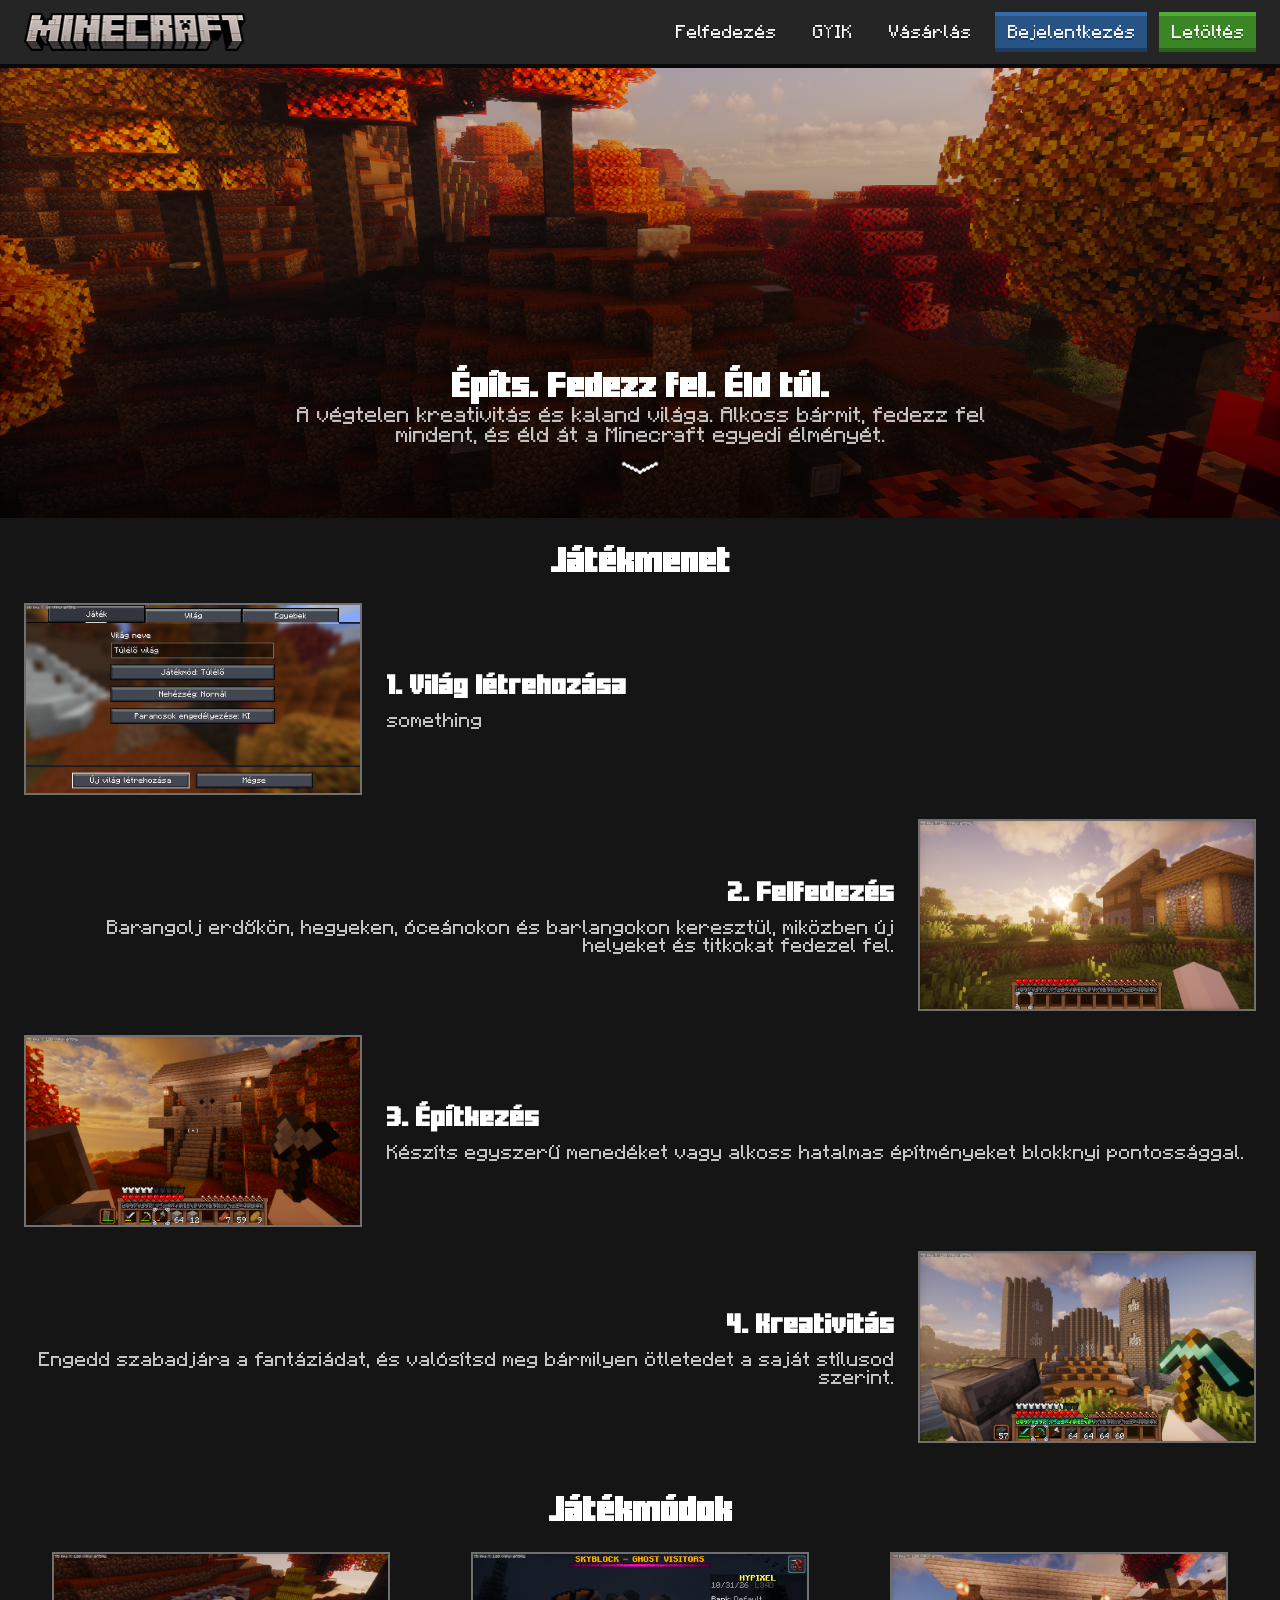
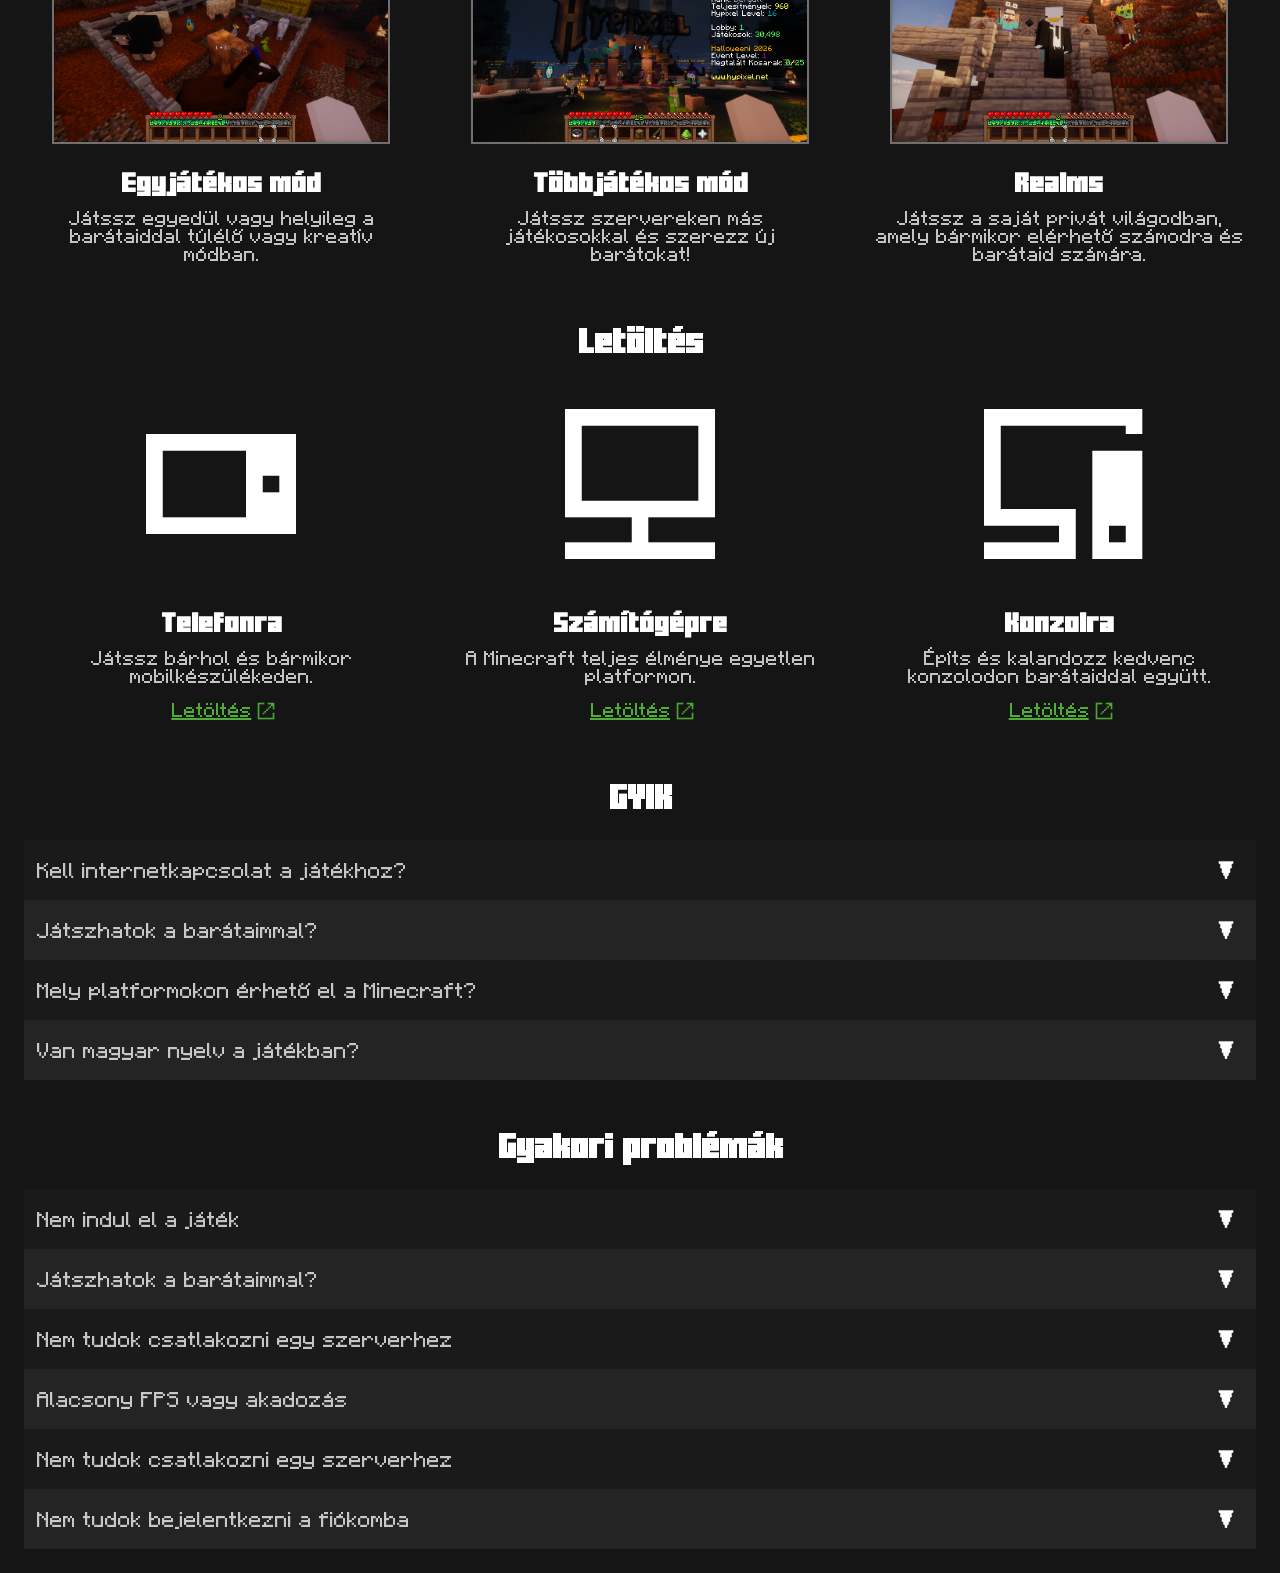
==== index.html @ b3ed24c3 "faq sections done" ====
<!DOCTYPE html>
<html lang="hu">
    <head>
        <meta charset="UTF-8" />
        <meta name="viewport" content="width=device-width, initial-scale=1.0" />
        <title>Minecraftory</title>
        <link rel="stylesheet" href="assets/styles/fonts.css">
        <link rel="stylesheet" href="assets/styles/components.css">
        <link rel="stylesheet" href="assets/styles/main.css">
    </head>
    <body>
        <nav id="navigation">
            <div class="nav-header">
                <img src="assets/images/logo.png" alt="Minecraft Logo" title="Minecraft Logo" class="brand-logo">
                <button title="Navigáció kinyitása/becsukása" class="btn menu-toggle" onclick="toggleNavigation(this)"><img src="assets/images/icons/menu.png" alt="Menü ikon"></button>
            </div>
            <div class="menu-contents">
                <a href="#" class="btn">Felfedezés</a>
                <a href="#" class="btn">GYIK</a>
                <a href="#" class="btn">Vásárlás</a>
                <a href="#" class="btn secondary">Bejelentkezés</a>
                <a href="#" class="btn primary">Letöltés</a>
            </div>
        </nav>
        <div class="hero">
            <div class="text">
                <h2>Építs. Fedezz fel. Éld túl.</h2>
                <p>A végtelen kreativitás és kaland világa. Alkoss bármit, fedezz fel mindent, és éld át a Minecraft egyedi élményét.</p>
            </div>
            <img src="assets/images/icons/scrolldown-suggestion.png" alt="Lefelé mutató nyíl" title="Lefelé mutató nyíl">
        </div>
        
        <h2 class="section-title">Játékmenet</h2>
        <div class="section type1">
            <div class="content">
                <img src="assets/images/section_1_1.png" alt="Világ létrehozása" title="Világ létrehozása" class="thumbnail">
                <div class="description">
                    <h3>1. Világ létrehozása</h3>
                    <p>something</p>
                </div>
            </div>
            <div class="content">
                <img src="assets/images/section_1_2.png" alt="Felfedezés" title="Felfedezés" class="thumbnail">
                <div class="description">
                    <h3>2. Felfedezés</h3>
                    <p>Barangolj erdőkön, hegyeken, óceánokon és barlangokon keresztül, miközben új helyeket és titkokat fedezel fel.</p>
                </div>
            </div>
            <div class="content">
                <img src="assets/images/section_1_3.png" alt="Építkezés" title="Építkezés" class="thumbnail">
                <div class="description">
                    <h3>3. Építkezés</h3>
                    <p>Készíts egyszerű menedéket vagy alkoss hatalmas építményeket blokknyi pontossággal.</p>
                </div>
            </div>
            <div class="content">
                <img src="assets/images/section_1_4.png" alt="Kreativitás" title="Kreativitás" class="thumbnail">
                <div class="description">
                    <h3>4. Kreativitás</h3>
                    <p>Engedd szabadjára a fantáziádat, és valósítsd meg bármilyen ötletedet a saját stílusod szerint.</p>
                </div>
            </div>
        </div>
        
        <h2 class="section-title">Játékmódok</h2>
        <div class="section type2">
            <div class="content">
                <img src="assets/images/section_2_1.png" alt="Egyjátékos mód" title="Egyjátékos mód" class="thumbnail">
                <div class="description">
                    <h3>Egyjátékos mód</h3>
                    <p>Játssz egyedül vagy helyileg a barátaiddal túlélő vagy kreatív módban.</p>
                </div>
            </div>
            <div class="content">
                <img src="assets/images/section_2_2.png" alt="Többjátékos mód" title="Többjátékos mód" class="thumbnail">
                <div class="description">
                    <h3>Többjátékos mód</h3>
                    <p>Játssz szervereken más játékosokkal és szerezz új barátokat!</p>
                </div>
            </div>
            <div class="content">
                <img src="assets/images/section_2_3.png" alt="Realms" title="Realms" class="thumbnail">
                <div class="description">
                    <h3>Realms</h3>
                    <p>Játssz a saját privát világodban, amely bármikor elérhető számodra és barátaid számára.</p>
                </div>
            </div>
        </div>

        <h2 class="section-title">Letöltés</h2>
        <div class="section type2 icons">
            <div class="content">
                <img src="assets/images/icons/phone.png" alt="Telefonra" title="Telefonra" class="thumbnail">
                <div class="description">
                    <h3>Telefonra</h3>
                    <p>Játssz bárhol és bármikor mobilkészülékeden.</p>
                    <a href="#">Letöltés</a>
                </div>
            </div>
            <div class="content">
                <img src="assets/images/icons/pc.png" alt="Számítógépre" title="Számítógépre" class="thumbnail">
                <div class="description">
                    <h3>Számítógépre</h3>
                    <p>A Minecraft teljes élménye egyetlen platformon.</p>
                    <a href="#">Letöltés</a>
                </div>
            </div>
            <div class="content">
                <img src="assets/images/icons/console.png" alt="Konzolra" title="Konzolra" class="thumbnail">
                <div class="description">
                    <h3>Konzolra</h3>
                    <p>Építs és kalandozz kedvenc konzolodon barátaiddal együtt.</p>
                    <a href="#">Letöltés</a>
                </div>
            </div>
        </div>

        <h2 class="section-title">GYIK</h2>
        <div class="faq">
            <div class="content" onclick="toggleFAQ(this)">
                <div class="question">
                    <p>Kell internetkapcsolat a játékhoz?</p>
                    <img src="assets/images/icons/arrow_down.png" alt="Kinyitás/becsukás">
                </div>
                <p class="answer">idk bro</p>
            </div>
            <div class="content" onclick="toggleFAQ(this)">
                <div class="question">
                    <p>Játszhatok a barátaimmal?</p>
                    <img src="assets/images/icons/arrow_down.png" alt="Kinyitás/becsukás">
                </div>
                <p class="answer">yes if you have any</p>
            </div>
            <div class="content" onclick="toggleFAQ(this)">
                <div class="question">
                    <p>Mely platformokon érhető el a Minecraft?</p>
                    <img src="assets/images/icons/arrow_down.png" alt="Kinyitás/becsukás">
                </div>
                <p class="answer">all of it</p>
            </div>
            <div class="content" onclick="toggleFAQ(this)">
                <div class="question">
                    <p>Van magyar nyelv a játékban?</p>
                    <img src="assets/images/icons/arrow_down.png" alt="Kinyitás/becsukás">
                </div>
                <p class="answer">go buy the game and find it out yourself</p>
            </div>
        </div>

        <h2 class="section-title">Gyakori problémák</h2>
        <div class="faq">
            <div class="content" onclick="toggleFAQ(this)">
                <div class="question">
                    <p>Nem indul el a játék</p>
                    <img src="assets/images/icons/arrow_down.png" alt="Kinyitás/becsukás">
                </div>
                <p class="answer">skill issue</p>
            </div>
            <div class="content" onclick="toggleFAQ(this)">
                <div class="question">
                    <p>Játszhatok a barátaimmal?</p>
                    <img src="assets/images/icons/arrow_down.png" alt="Kinyitás/becsukás">
                </div>
                <p class="answer">skill issue</p>
            </div>
            <div class="content" onclick="toggleFAQ(this)">
                <div class="question">
                    <p>Nem tudok csatlakozni egy szerverhez</p>
                    <img src="assets/images/icons/arrow_down.png" alt="Kinyitás/becsukás">
                </div>
                <p class="answer">skill issue</p>
            </div>
            <div class="content" onclick="toggleFAQ(this)">
                <div class="question">
                    <p>Alacsony FPS vagy akadozás</p>
                    <img src="assets/images/icons/arrow_down.png" alt="Kinyitás/becsukás">
                </div>
                <p class="answer">skill issue</p>
            </div>
            <div class="content" onclick="toggleFAQ(this)">
                <div class="question">
                    <p>Nem tudok csatlakozni egy szerverhez</p>
                    <img src="assets/images/icons/arrow_down.png" alt="Kinyitás/becsukás">
                </div>
                <p class="answer">skill issue</p>
            </div>
            <div class="content" onclick="toggleFAQ(this)">
                <div class="question">
                    <p>Nem tudok bejelentkezni a fiókomba</p>
                    <img src="assets/images/icons/arrow_down.png" alt="Kinyitás/becsukás">
                </div>
                <p class="answer">skill issue</p>
            </div>
        </div>

        <script src="assets/scripts/nav.js"></script>
        <script src="assets/scripts/faq.js"></script>
    </body>
</html>
---- assets/styles/fonts.css ----
@font-face {
    font-family: Minecraft7V2;
    src: url(../fonts/Minecraft7V2.ttf);
}
@font-face {
    font-family: Minecraftory;
    src: url(../fonts/Minercraftory.ttf);
}

* {
    font-family: 'Minecraft7V2', system-ui, -apple-system, BlinkMacSystemFont, 'Segoe UI', Roboto, Oxygen, Ubuntu, Cantarell, 'Open Sans', 'Helvetica Neue', sans-serif;
}

h1,h2,h3,h4,h5,h6 {
    font-family: 'Minecraftory', system-ui, -apple-system, BlinkMacSystemFont, 'Segoe UI', Roboto, Oxygen, Ubuntu, Cantarell, 'Open Sans', 'Helvetica Neue', sans-serif;
}

h1,h2,h3,h4,h5,h6,p {
    margin: 0;
}
---- assets/styles/components.css ----
button.btn, a.btn {
    all: unset;

    background-color: transparent;
    color: #fff;
    border-top: 4px solid transparent;
    border-bottom: 4px solid transparent;

    cursor: pointer;

    display: flex;
    flex-direction: row;
    justify-content: center;
    align-items: center;
    gap: 6px;
    padding: 2px 12px;

    height: 28px;

    font-size: 18px;
    line-height: 1;

    text-shadow: 0 1.5px 0 rgba(0,0,0,0.25);

    &:hover, &:focus {
        filter: brightness(0.75);
    }

    &:active:not(:disabled) {
        filter: brightness(1);
        transform: translateY(3px);
    }

    &:disabled {
        filter: brightness(0.5);
        cursor: not-allowed;
    }

    &.primary {
        background-color: #3C8527;
        border-top: 4px solid #4EAE33;
        border-bottom: 4px solid #2A5F1C;
    }

    &.secondary {
        background-color: #275385;
        border-top: 4px solid #336CAE;
        border-bottom: 4px solid #1C3B5F;
    }

    &.tertiary {
        background-color: #854027;
        border-top: 4px solid #AE5433;
        border-bottom: 4px solid #5F2E1C;
    }
}

a:not(.btn) {
    color: #4EAE33;
    text-decoration: underline;

    &::after {
        content: '';

        width: 1em;
        height: 1em;
        
        display: inline-block;

        transform: translateY(0.2em) translateX(0.25em);
        
        background-color: currentColor;
        mask: url(../images/icons/external_link.png) center / contain no-repeat;
    }

    &:hover, &:focus {
        filter: brightness(0.75);
    }

    &:active {
        filter: brightness(1);
    }
}
---- assets/styles/main.css ----
* {
    box-sizing: border-box;
    color: #fff;
}

body {
    width: 100vw;
    height: 100vh;
    height: 100dvh;

    display: flex;
    flex-direction: column;
    align-items: center;
    
    margin: 0;
    padding: 0;

    background-color: #151515;
}

nav {
    width: 100%;
    height: 75px;

    display: flex;
    flex-direction: row;
    align-items: center;
    gap: 12px;
    padding: 12px 24px;

    background-color: #252525;

    border-bottom: 4px solid #090909;

    .nav-header {
        display: flex;
        flex-direction: row;
        align-items: center;
        gap: 12px;

        width: 100%;

        .brand-logo {
            width: 222px;
            height: 38px;
            object-fit: contain;
        }
    
        .menu-toggle {
            display: none;
    
            margin-left: auto;
        }
    }

    .menu-contents {
        width: 100%;

        display: flex;
        flex-direction: row;
        justify-content: flex-end;
        align-items: center;
        gap: 12px;
    }
}

@keyframes pulse {
    0% {
        filter: brightness(1);
    }

    50% {
        filter: brightness(0.5);
    }

    100% {
        filter: brightness(1);
    }
}

@media (max-width: 868px) {
    nav>.nav-header {
        .menu-toggle {
            display: unset;
        }
    }

    nav {
        .menu-contents {
            display: none;
        }
    }

    nav.expanded {
        flex-direction: column;

        height: unset;

        .menu-contents {
            display: unset;

            flex-direction: column;
            align-items: stretch;
        }

        .nav-header {
            .menu-toggle {
                animation: pulse 1.5s ease-in-out 0s infinite;
            }
        }
    }
}

div.hero {
    width: 100%;
    min-height: 450px;

    display: flex;
    flex-direction: column;
    justify-content: flex-end;
    align-items: center;
    padding: 24px;

    background: linear-gradient(to bottom, rgba(0,0,0,0), rgba(0,0,0,.75)), url(../images/background.png);
    background-position: center;
    background-size: cover;

    .text {
        max-width: 720px;

        text-align: center;

        p {
            font-size: 22px;
            opacity: 0.75;
        }
    }

    img {
        animation: pulse 2s ease-in-out 0s infinite;
    }
}

h2.section-title {
    margin-top: 24px;
}

div.section {
    width: 100%;

    display: flex;
    flex-direction: column;
    justify-content: center;
    align-items: center;
    gap: 24px;
    padding: 24px;

    div.content {
        display: flex;
        flex-direction: row;
        align-items: center;
        gap: 12px;

        width: 100%;

        &:nth-child(even) {
            flex-direction: row-reverse;
            text-align: right;
        }

        img.thumbnail {
            width: 338px;
            height: 192px;

            border: 2px solid #707070;
        }

        div.description {
            display: flex;
            flex-direction: column;
            gap: 12px;
            padding: 12px;

            p {
                opacity: 0.75;
            }

            a, p {
                font-size: 20px;
            }
        }
    }

    &.type2 {
        flex-direction: row;
        align-items: start;

        div.content {
            flex-direction: column;
    
            div.description {
                justify-content: center;
                align-items: center;
                text-align: center;
            }
        }
    }

    &.icons {
        div.content>img.thumbnail {
            width: 200px !important;
            height: 200px !important;
            border: none;
        }
    }
}

@media (max-width: 768px) {
    div.section {
        &.type2 {
            flex-direction: column;
        }

        div.content {
            flex-direction: column !important;
        }

        &:not(.type2) {
            div.content {
                text-align: left !important;
        
                img.thumbnail {
                    width: 100%;
                    height: unset;
                    aspect-ratio: 338 / 192;
                }
            }
        }
    }
}

@media (max-width: 1068px) {
    div.section {
        &.type2 {
            flex-direction: column;

            div.content>img.thumbnail {
                width: 100%;
                height: unset;
                aspect-ratio: 338 / 192;
            }
        }
    }
}

div.faq {
    width: 100%;

    display: flex;
    flex-direction: column;
    justify-content: center;
    align-items: center;
    padding: 24px;

    div.content {
        width: 100%;

        display: flex;
        flex-direction: column;
        align-items: center;
        gap: 12px;
        padding: 12px;

        background-color: #1A1A1A;

        cursor: pointer;

        &:nth-child(even) {
            background-color: #242424;
        }

        &:hover {
            filter: brightness(1.25);
        }

        &.expanded {
            div.question>img {
                transform: rotate(180deg);
            }

            p.answer {
                display: unset !important;
            }
        }

        div.question {
            width: 100%;

            display: flex;
            justify-content: space-between;
            align-items: center;

            p {
                font-size: 22px;

                opacity: 0.75;
            }

            img {
                width: 36px;
                height: 36px;
            }
        }

        p.answer {
            width: 100%;

            font-size: 20px;

            display: none;
        }
    }
}
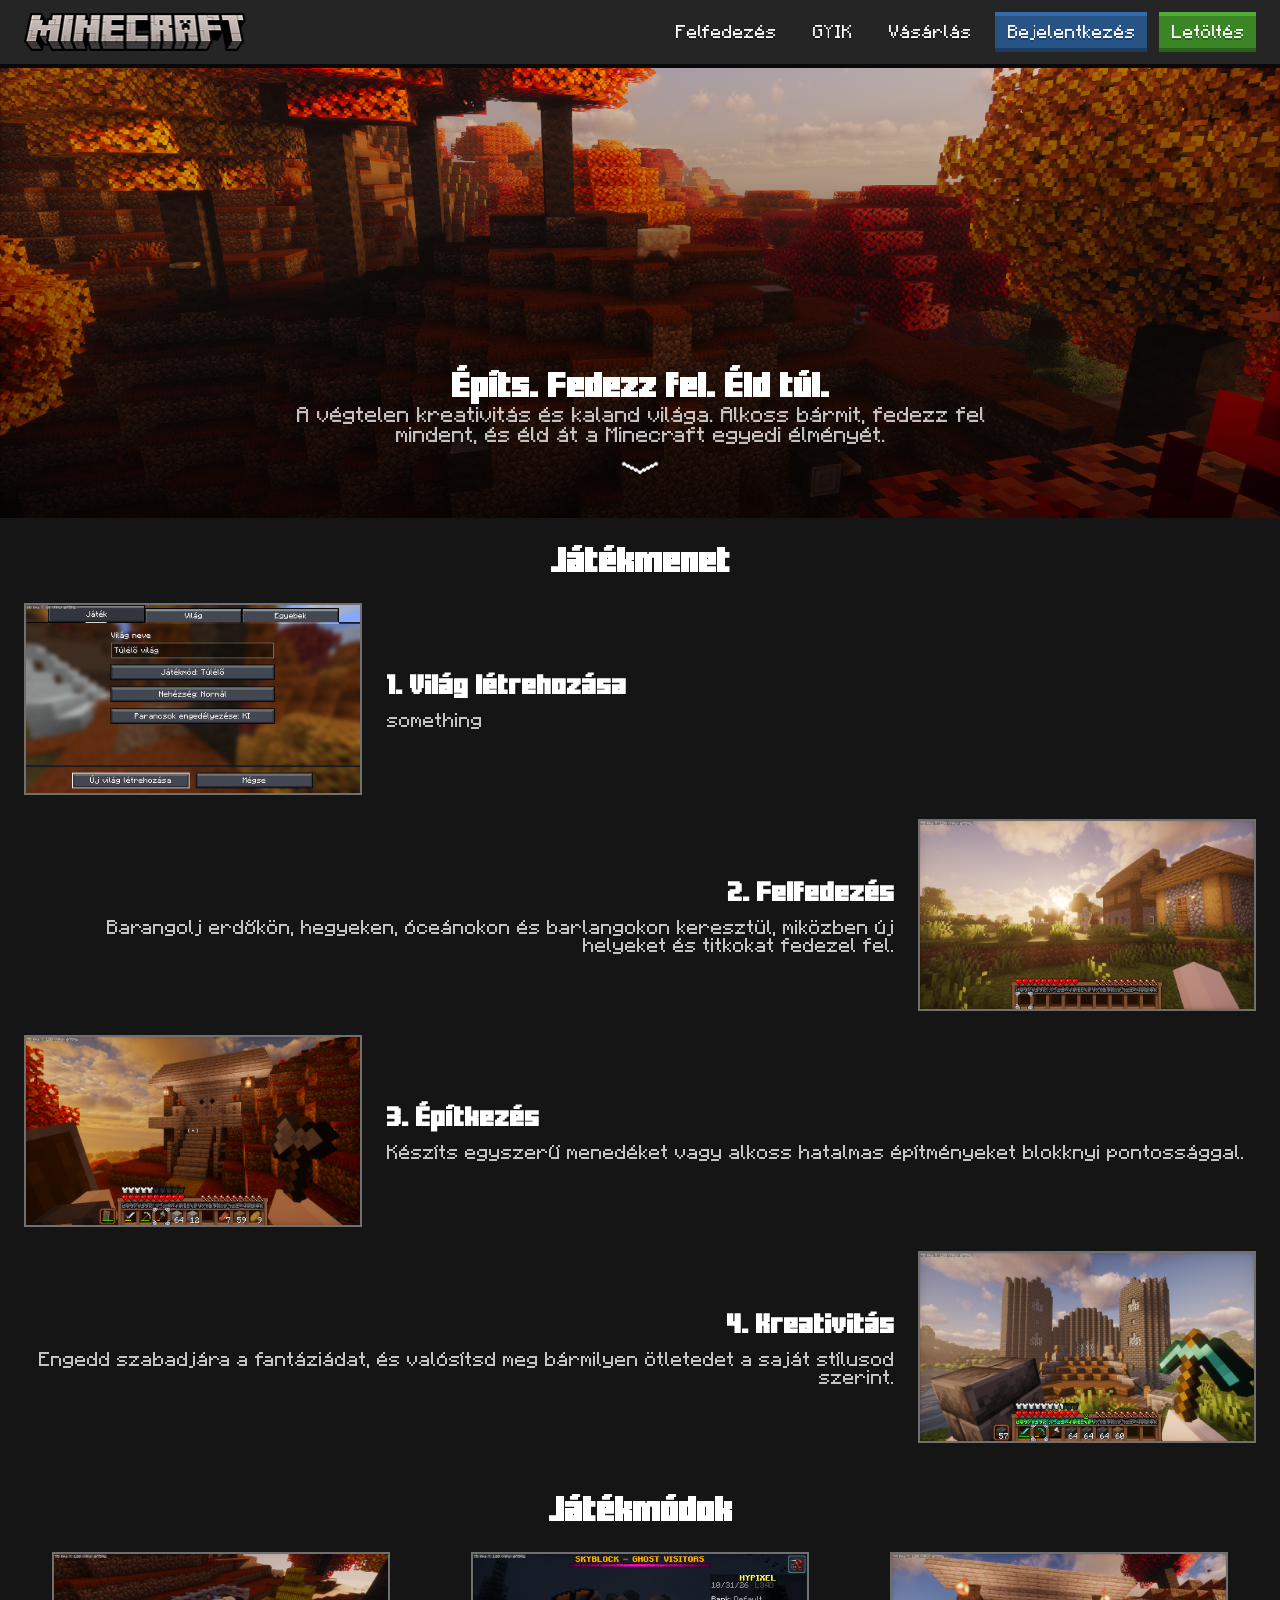
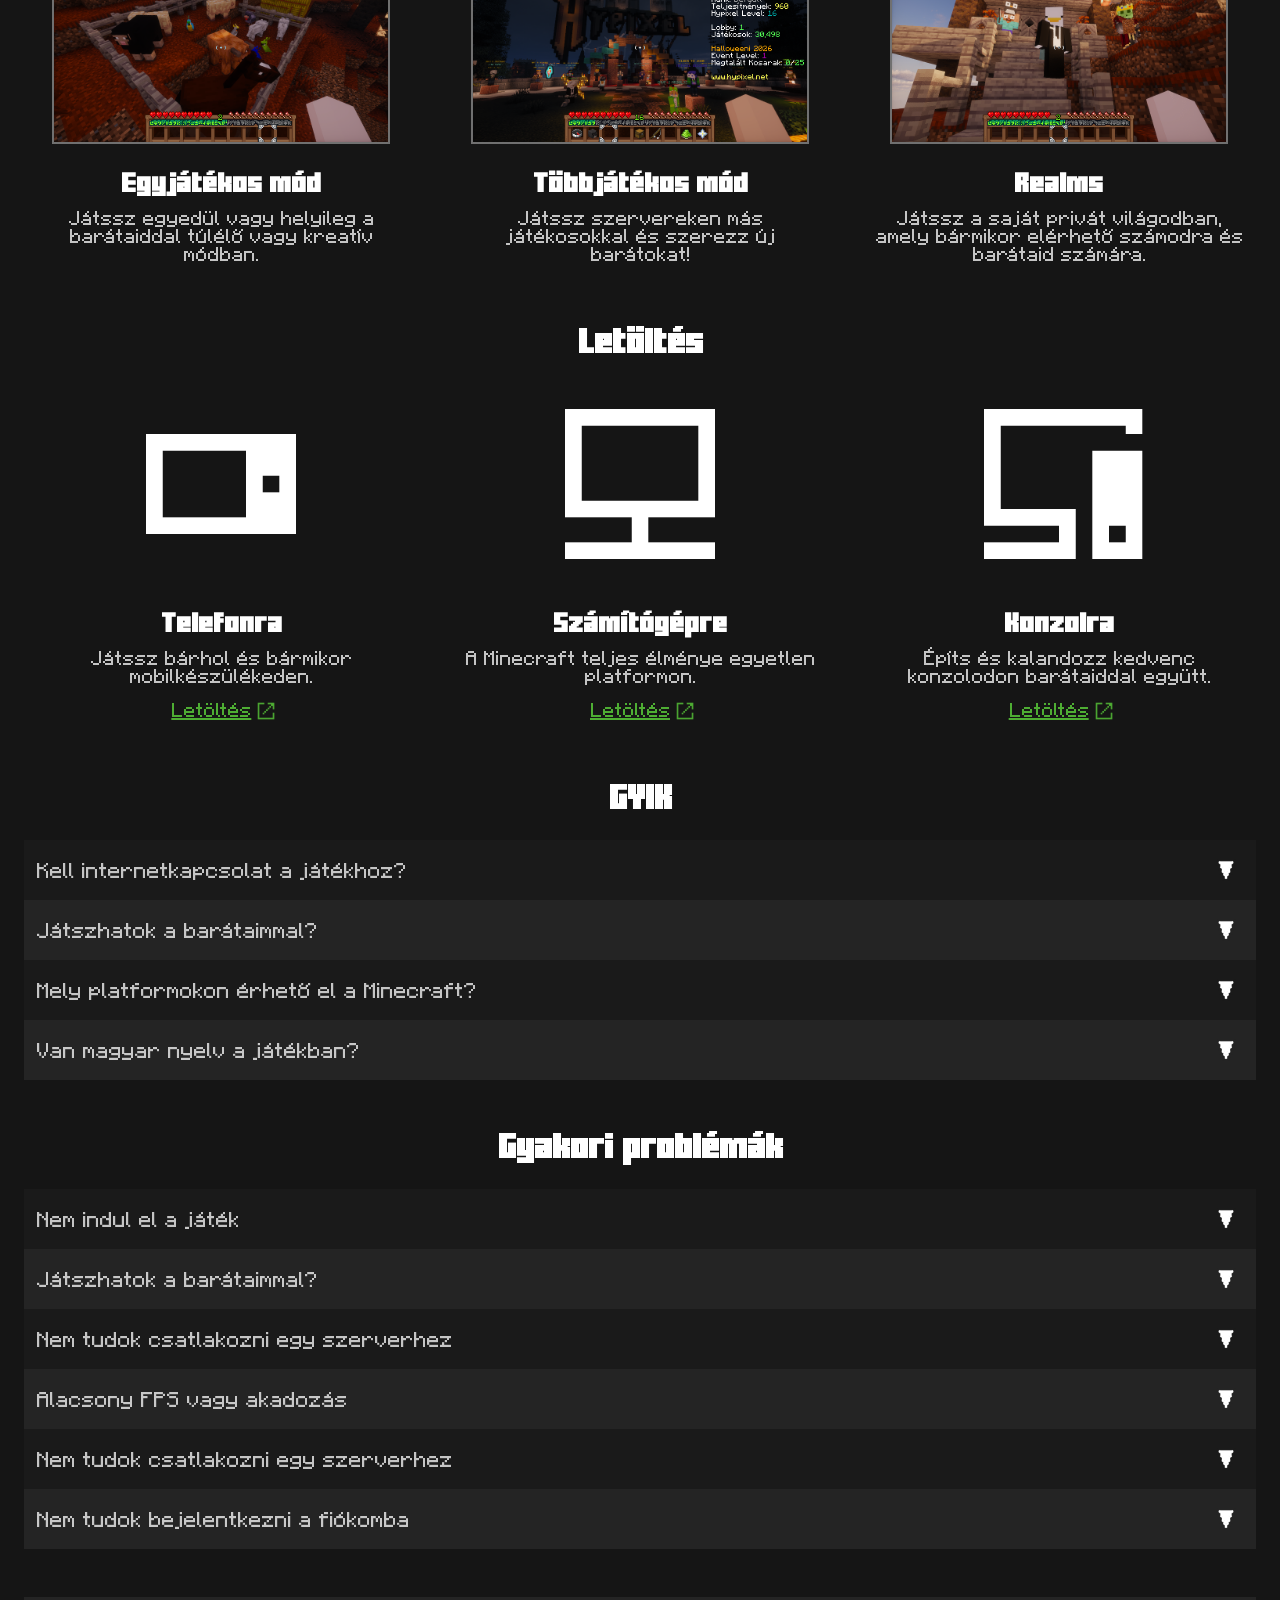
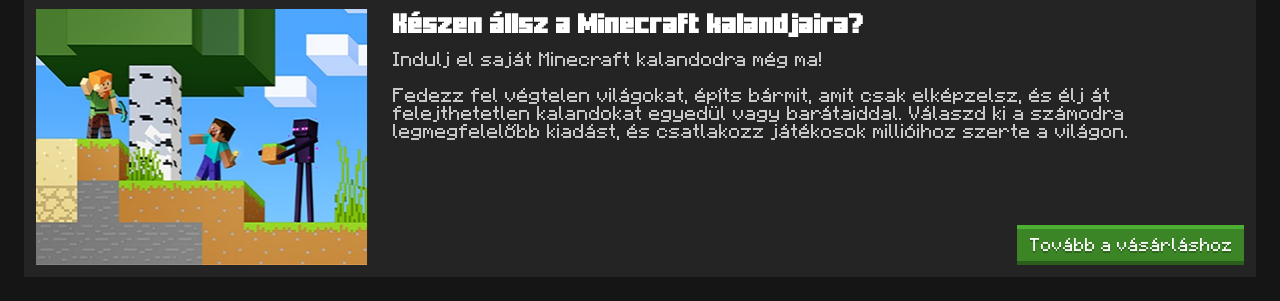
==== commit 7f65f303: "buy card done" ====
--- a/index.html
+++ b/index.html
@@ -1,199 +1,222 @@
 <!DOCTYPE html>
 <html lang="hu">
-    <head>
-        <meta charset="UTF-8" />
-        <meta name="viewport" content="width=device-width, initial-scale=1.0" />
-        <title>Minecraftory</title>
-        <link rel="stylesheet" href="assets/styles/fonts.css">
-        <link rel="stylesheet" href="assets/styles/components.css">
-        <link rel="stylesheet" href="assets/styles/main.css">
-    </head>
-    <body>
-        <nav id="navigation">
-            <div class="nav-header">
-                <img src="assets/images/logo.png" alt="Minecraft Logo" title="Minecraft Logo" class="brand-logo">
-                <button title="Navigáció kinyitása/becsukása" class="btn menu-toggle" onclick="toggleNavigation(this)"><img src="assets/images/icons/menu.png" alt="Menü ikon"></button>
-            </div>
-            <div class="menu-contents">
-                <a href="#" class="btn">Felfedezés</a>
-                <a href="#" class="btn">GYIK</a>
-                <a href="#" class="btn">Vásárlás</a>
-                <a href="#" class="btn secondary">Bejelentkezés</a>
-                <a href="#" class="btn primary">Letöltés</a>
-            </div>
-        </nav>
-        <div class="hero">
-            <div class="text">
-                <h2>Építs. Fedezz fel. Éld túl.</h2>
-                <p>A végtelen kreativitás és kaland világa. Alkoss bármit, fedezz fel mindent, és éld át a Minecraft egyedi élményét.</p>
-            </div>
-            <img src="assets/images/icons/scrolldown-suggestion.png" alt="Lefelé mutató nyíl" title="Lefelé mutató nyíl">
-        </div>
-        
-        <h2 class="section-title">Játékmenet</h2>
-        <div class="section type1">
-            <div class="content">
-                <img src="assets/images/section_1_1.png" alt="Világ létrehozása" title="Világ létrehozása" class="thumbnail">
-                <div class="description">
-                    <h3>1. Világ létrehozása</h3>
-                    <p>something</p>
-                </div>
-            </div>
-            <div class="content">
-                <img src="assets/images/section_1_2.png" alt="Felfedezés" title="Felfedezés" class="thumbnail">
-                <div class="description">
-                    <h3>2. Felfedezés</h3>
-                    <p>Barangolj erdőkön, hegyeken, óceánokon és barlangokon keresztül, miközben új helyeket és titkokat fedezel fel.</p>
-                </div>
-            </div>
-            <div class="content">
-                <img src="assets/images/section_1_3.png" alt="Építkezés" title="Építkezés" class="thumbnail">
-                <div class="description">
-                    <h3>3. Építkezés</h3>
-                    <p>Készíts egyszerű menedéket vagy alkoss hatalmas építményeket blokknyi pontossággal.</p>
-                </div>
-            </div>
-            <div class="content">
-                <img src="assets/images/section_1_4.png" alt="Kreativitás" title="Kreativitás" class="thumbnail">
-                <div class="description">
-                    <h3>4. Kreativitás</h3>
-                    <p>Engedd szabadjára a fantáziádat, és valósítsd meg bármilyen ötletedet a saját stílusod szerint.</p>
-                </div>
-            </div>
-        </div>
-        
-        <h2 class="section-title">Játékmódok</h2>
-        <div class="section type2">
-            <div class="content">
-                <img src="assets/images/section_2_1.png" alt="Egyjátékos mód" title="Egyjátékos mód" class="thumbnail">
-                <div class="description">
-                    <h3>Egyjátékos mód</h3>
-                    <p>Játssz egyedül vagy helyileg a barátaiddal túlélő vagy kreatív módban.</p>
-                </div>
-            </div>
-            <div class="content">
-                <img src="assets/images/section_2_2.png" alt="Többjátékos mód" title="Többjátékos mód" class="thumbnail">
-                <div class="description">
-                    <h3>Többjátékos mód</h3>
-                    <p>Játssz szervereken más játékosokkal és szerezz új barátokat!</p>
-                </div>
-            </div>
-            <div class="content">
-                <img src="assets/images/section_2_3.png" alt="Realms" title="Realms" class="thumbnail">
-                <div class="description">
-                    <h3>Realms</h3>
-                    <p>Játssz a saját privát világodban, amely bármikor elérhető számodra és barátaid számára.</p>
-                </div>
-            </div>
-        </div>
-
-        <h2 class="section-title">Letöltés</h2>
-        <div class="section type2 icons">
-            <div class="content">
-                <img src="assets/images/icons/phone.png" alt="Telefonra" title="Telefonra" class="thumbnail">
-                <div class="description">
-                    <h3>Telefonra</h3>
-                    <p>Játssz bárhol és bármikor mobilkészülékeden.</p>
-                    <a href="#">Letöltés</a>
-                </div>
-            </div>
-            <div class="content">
-                <img src="assets/images/icons/pc.png" alt="Számítógépre" title="Számítógépre" class="thumbnail">
-                <div class="description">
-                    <h3>Számítógépre</h3>
-                    <p>A Minecraft teljes élménye egyetlen platformon.</p>
-                    <a href="#">Letöltés</a>
-                </div>
-            </div>
-            <div class="content">
-                <img src="assets/images/icons/console.png" alt="Konzolra" title="Konzolra" class="thumbnail">
-                <div class="description">
-                    <h3>Konzolra</h3>
-                    <p>Építs és kalandozz kedvenc konzolodon barátaiddal együtt.</p>
-                    <a href="#">Letöltés</a>
-                </div>
-            </div>
-        </div>
-
-        <h2 class="section-title">GYIK</h2>
-        <div class="faq">
-            <div class="content" onclick="toggleFAQ(this)">
-                <div class="question">
-                    <p>Kell internetkapcsolat a játékhoz?</p>
-                    <img src="assets/images/icons/arrow_down.png" alt="Kinyitás/becsukás">
-                </div>
-                <p class="answer">idk bro</p>
-            </div>
-            <div class="content" onclick="toggleFAQ(this)">
-                <div class="question">
-                    <p>Játszhatok a barátaimmal?</p>
-                    <img src="assets/images/icons/arrow_down.png" alt="Kinyitás/becsukás">
-                </div>
-                <p class="answer">yes if you have any</p>
-            </div>
-            <div class="content" onclick="toggleFAQ(this)">
-                <div class="question">
-                    <p>Mely platformokon érhető el a Minecraft?</p>
-                    <img src="assets/images/icons/arrow_down.png" alt="Kinyitás/becsukás">
-                </div>
-                <p class="answer">all of it</p>
-            </div>
-            <div class="content" onclick="toggleFAQ(this)">
-                <div class="question">
-                    <p>Van magyar nyelv a játékban?</p>
-                    <img src="assets/images/icons/arrow_down.png" alt="Kinyitás/becsukás">
-                </div>
-                <p class="answer">go buy the game and find it out yourself</p>
-            </div>
-        </div>
-
-        <h2 class="section-title">Gyakori problémák</h2>
-        <div class="faq">
-            <div class="content" onclick="toggleFAQ(this)">
-                <div class="question">
-                    <p>Nem indul el a játék</p>
-                    <img src="assets/images/icons/arrow_down.png" alt="Kinyitás/becsukás">
-                </div>
-                <p class="answer">skill issue</p>
-            </div>
-            <div class="content" onclick="toggleFAQ(this)">
-                <div class="question">
-                    <p>Játszhatok a barátaimmal?</p>
-                    <img src="assets/images/icons/arrow_down.png" alt="Kinyitás/becsukás">
-                </div>
-                <p class="answer">skill issue</p>
-            </div>
-            <div class="content" onclick="toggleFAQ(this)">
-                <div class="question">
-                    <p>Nem tudok csatlakozni egy szerverhez</p>
-                    <img src="assets/images/icons/arrow_down.png" alt="Kinyitás/becsukás">
-                </div>
-                <p class="answer">skill issue</p>
-            </div>
-            <div class="content" onclick="toggleFAQ(this)">
-                <div class="question">
-                    <p>Alacsony FPS vagy akadozás</p>
-                    <img src="assets/images/icons/arrow_down.png" alt="Kinyitás/becsukás">
-                </div>
-                <p class="answer">skill issue</p>
-            </div>
-            <div class="content" onclick="toggleFAQ(this)">
-                <div class="question">
-                    <p>Nem tudok csatlakozni egy szerverhez</p>
-                    <img src="assets/images/icons/arrow_down.png" alt="Kinyitás/becsukás">
-                </div>
-                <p class="answer">skill issue</p>
-            </div>
-            <div class="content" onclick="toggleFAQ(this)">
-                <div class="question">
-                    <p>Nem tudok bejelentkezni a fiókomba</p>
-                    <img src="assets/images/icons/arrow_down.png" alt="Kinyitás/becsukás">
-                </div>
-                <p class="answer">skill issue</p>
-            </div>
-        </div>
-
-        <script src="assets/scripts/nav.js"></script>
-        <script src="assets/scripts/faq.js"></script>
-    </body>
-</html>
+
+<head>
+    <meta charset="UTF-8" />
+    <meta name="viewport" content="width=device-width, initial-scale=1.0" />
+    <title>Minecraftory</title>
+    <link rel="stylesheet" href="assets/styles/fonts.css">
+    <link rel="stylesheet" href="assets/styles/components.css">
+    <link rel="stylesheet" href="assets/styles/main.css">
+</head>
+
+<body>
+    <nav id="navigation">
+        <div class="nav-header">
+            <img src="assets/images/logo.png" alt="Minecraft Logo" title="Minecraft Logo" class="brand-logo">
+            <button title="Navigáció kinyitása/becsukása" class="btn menu-toggle" onclick="toggleNavigation(this)"><img
+                    src="assets/images/icons/menu.png" alt="Menü ikon"></button>
+        </div>
+        <div class="menu-contents">
+            <a href="#" class="btn">Felfedezés</a>
+            <a href="#" class="btn">GYIK</a>
+            <a href="#" class="btn">Vásárlás</a>
+            <a href="#" class="btn secondary">Bejelentkezés</a>
+            <a href="#" class="btn primary">Letöltés</a>
+        </div>
+    </nav>
+    <div class="hero">
+        <div class="text">
+            <h2>Építs. Fedezz fel. Éld túl.</h2>
+            <p>A végtelen kreativitás és kaland világa. Alkoss bármit, fedezz fel mindent, és éld át a Minecraft egyedi
+                élményét.</p>
+        </div>
+        <img src="assets/images/icons/scrolldown-suggestion.png" alt="Lefelé mutató nyíl" title="Lefelé mutató nyíl">
+    </div>
+
+    <h2 class="section-title">Játékmenet</h2>
+    <div class="section type1">
+        <div class="content">
+            <img src="assets/images/section_1_1.png" alt="Világ létrehozása" title="Világ létrehozása"
+                class="thumbnail">
+            <div class="description">
+                <h3>1. Világ létrehozása</h3>
+                <p>something</p>
+            </div>
+        </div>
+        <div class="content">
+            <img src="assets/images/section_1_2.png" alt="Felfedezés" title="Felfedezés" class="thumbnail">
+            <div class="description">
+                <h3>2. Felfedezés</h3>
+                <p>Barangolj erdőkön, hegyeken, óceánokon és barlangokon keresztül, miközben új helyeket és titkokat
+                    fedezel fel.</p>
+            </div>
+        </div>
+        <div class="content">
+            <img src="assets/images/section_1_3.png" alt="Építkezés" title="Építkezés" class="thumbnail">
+            <div class="description">
+                <h3>3. Építkezés</h3>
+                <p>Készíts egyszerű menedéket vagy alkoss hatalmas építményeket blokknyi pontossággal.</p>
+            </div>
+        </div>
+        <div class="content">
+            <img src="assets/images/section_1_4.png" alt="Kreativitás" title="Kreativitás" class="thumbnail">
+            <div class="description">
+                <h3>4. Kreativitás</h3>
+                <p>Engedd szabadjára a fantáziádat, és valósítsd meg bármilyen ötletedet a saját stílusod szerint.</p>
+            </div>
+        </div>
+    </div>
+
+    <h2 class="section-title">Játékmódok</h2>
+    <div class="section type2">
+        <div class="content">
+            <img src="assets/images/section_2_1.png" alt="Egyjátékos mód" title="Egyjátékos mód" class="thumbnail">
+            <div class="description">
+                <h3>Egyjátékos mód</h3>
+                <p>Játssz egyedül vagy helyileg a barátaiddal túlélő vagy kreatív módban.</p>
+            </div>
+        </div>
+        <div class="content">
+            <img src="assets/images/section_2_2.png" alt="Többjátékos mód" title="Többjátékos mód" class="thumbnail">
+            <div class="description">
+                <h3>Többjátékos mód</h3>
+                <p>Játssz szervereken más játékosokkal és szerezz új barátokat!</p>
+            </div>
+        </div>
+        <div class="content">
+            <img src="assets/images/section_2_3.png" alt="Realms" title="Realms" class="thumbnail">
+            <div class="description">
+                <h3>Realms</h3>
+                <p>Játssz a saját privát világodban, amely bármikor elérhető számodra és barátaid számára.</p>
+            </div>
+        </div>
+    </div>
+
+    <h2 class="section-title">Letöltés</h2>
+    <div class="section type2 icons">
+        <div class="content">
+            <img src="assets/images/icons/phone.png" alt="Telefonra" title="Telefonra" class="thumbnail">
+            <div class="description">
+                <h3>Telefonra</h3>
+                <p>Játssz bárhol és bármikor mobilkészülékeden.</p>
+                <a href="#">Letöltés</a>
+            </div>
+        </div>
+        <div class="content">
+            <img src="assets/images/icons/pc.png" alt="Számítógépre" title="Számítógépre" class="thumbnail">
+            <div class="description">
+                <h3>Számítógépre</h3>
+                <p>A Minecraft teljes élménye egyetlen platformon.</p>
+                <a href="#">Letöltés</a>
+            </div>
+        </div>
+        <div class="content">
+            <img src="assets/images/icons/console.png" alt="Konzolra" title="Konzolra" class="thumbnail">
+            <div class="description">
+                <h3>Konzolra</h3>
+                <p>Építs és kalandozz kedvenc konzolodon barátaiddal együtt.</p>
+                <a href="#">Letöltés</a>
+            </div>
+        </div>
+    </div>
+
+    <h2 class="section-title">GYIK</h2>
+    <div class="faq">
+        <div class="content" onclick="toggleFAQ(this)">
+            <div class="question">
+                <p>Kell internetkapcsolat a játékhoz?</p>
+                <img src="assets/images/icons/arrow_down.png" alt="Kinyitás/becsukás">
+            </div>
+            <p class="answer">idk bro</p>
+        </div>
+        <div class="content" onclick="toggleFAQ(this)">
+            <div class="question">
+                <p>Játszhatok a barátaimmal?</p>
+                <img src="assets/images/icons/arrow_down.png" alt="Kinyitás/becsukás">
+            </div>
+            <p class="answer">yes if you have any</p>
+        </div>
+        <div class="content" onclick="toggleFAQ(this)">
+            <div class="question">
+                <p>Mely platformokon érhető el a Minecraft?</p>
+                <img src="assets/images/icons/arrow_down.png" alt="Kinyitás/becsukás">
+            </div>
+            <p class="answer">all of it</p>
+        </div>
+        <div class="content" onclick="toggleFAQ(this)">
+            <div class="question">
+                <p>Van magyar nyelv a játékban?</p>
+                <img src="assets/images/icons/arrow_down.png" alt="Kinyitás/becsukás">
+            </div>
+            <p class="answer">go buy the game and find it out yourself</p>
+        </div>
+    </div>
+
+    <h2 class="section-title">Gyakori problémák</h2>
+    <div class="faq">
+        <div class="content" onclick="toggleFAQ(this)">
+            <div class="question">
+                <p>Nem indul el a játék</p>
+                <img src="assets/images/icons/arrow_down.png" alt="Kinyitás/becsukás">
+            </div>
+            <p class="answer">skill issue</p>
+        </div>
+        <div class="content" onclick="toggleFAQ(this)">
+            <div class="question">
+                <p>Játszhatok a barátaimmal?</p>
+                <img src="assets/images/icons/arrow_down.png" alt="Kinyitás/becsukás">
+            </div>
+            <p class="answer">skill issue</p>
+        </div>
+        <div class="content" onclick="toggleFAQ(this)">
+            <div class="question">
+                <p>Nem tudok csatlakozni egy szerverhez</p>
+                <img src="assets/images/icons/arrow_down.png" alt="Kinyitás/becsukás">
+            </div>
+            <p class="answer">skill issue</p>
+        </div>
+        <div class="content" onclick="toggleFAQ(this)">
+            <div class="question">
+                <p>Alacsony FPS vagy akadozás</p>
+                <img src="assets/images/icons/arrow_down.png" alt="Kinyitás/becsukás">
+            </div>
+            <p class="answer">skill issue</p>
+        </div>
+        <div class="content" onclick="toggleFAQ(this)">
+            <div class="question">
+                <p>Nem tudok csatlakozni egy szerverhez</p>
+                <img src="assets/images/icons/arrow_down.png" alt="Kinyitás/becsukás">
+            </div>
+            <p class="answer">skill issue</p>
+        </div>
+        <div class="content" onclick="toggleFAQ(this)">
+            <div class="question">
+                <p>Nem tudok bejelentkezni a fiókomba</p>
+                <img src="assets/images/icons/arrow_down.png" alt="Kinyitás/becsukás">
+            </div>
+            <p class="answer">skill issue</p>
+        </div>
+    </div>
+
+    <div class="buy">
+        <div class="card">
+            <img src="assets/images/buy_illust.png" alt="Illusztráció" title="Illusztráció">
+            <div class="contents">
+                <h3>Készen állsz a Minecraft kalandjaira?</h3>
+                <p>Indulj el saját Minecraft kalandodra még ma!
+                    <br><br>
+                    Fedezz fel végtelen világokat, építs bármit, amit csak elképzelsz, és élj át felejthetetlen
+                    kalandokat egyedül vagy barátaiddal. Válaszd ki a számodra legmegfelelőbb kiadást, és csatlakozz
+                    játékosok millióihoz szerte a világon.
+                </p>
+                <a href="#" class="btn primary">Tovább a vásárláshoz</a>
+            </div>
+        </div>
+    </div>
+
+    <script src="assets/scripts/nav.js"></script>
+    <script src="assets/scripts/faq.js"></script>
+</body>
+
+</html>
--- a/assets/styles/main.css
+++ b/assets/styles/main.css
@@ -320,4 +320,67 @@
             display: none;
         }
     }
+}
+
+div.buy {
+    width: 100%;
+
+    display: flex;
+    flex-direction: column;
+    justify-content: center;
+    align-items: center;
+    padding: 24px;
+
+    div.card {
+        width: 100%;
+
+        display: flex;
+        gap: 24px;
+        padding: 12px;
+
+        background-color: #242424;
+
+        img {
+            width: 332px;
+            height: 256px;
+        }
+
+        div.contents {
+            width: 100%;
+
+            display: flex;
+            flex-direction: column;
+            gap: 12px;
+
+            p {
+                width: 100%;
+    
+                font-size: 20px;
+
+                opacity: 0.75;
+            }
+
+            a {
+                margin-top: auto;
+                margin-left: auto;
+            }
+        }
+    }
+}
+
+@media (max-width: 768px) {
+    div.buy>div.card {
+        flex-direction: column;
+
+        img {
+            width: 100%;
+            aspect-ratio: 332 / 256;
+            
+            object-fit: cover;
+        }
+
+        div.contents>a {
+            width: 100%;
+        }
+    }
 }
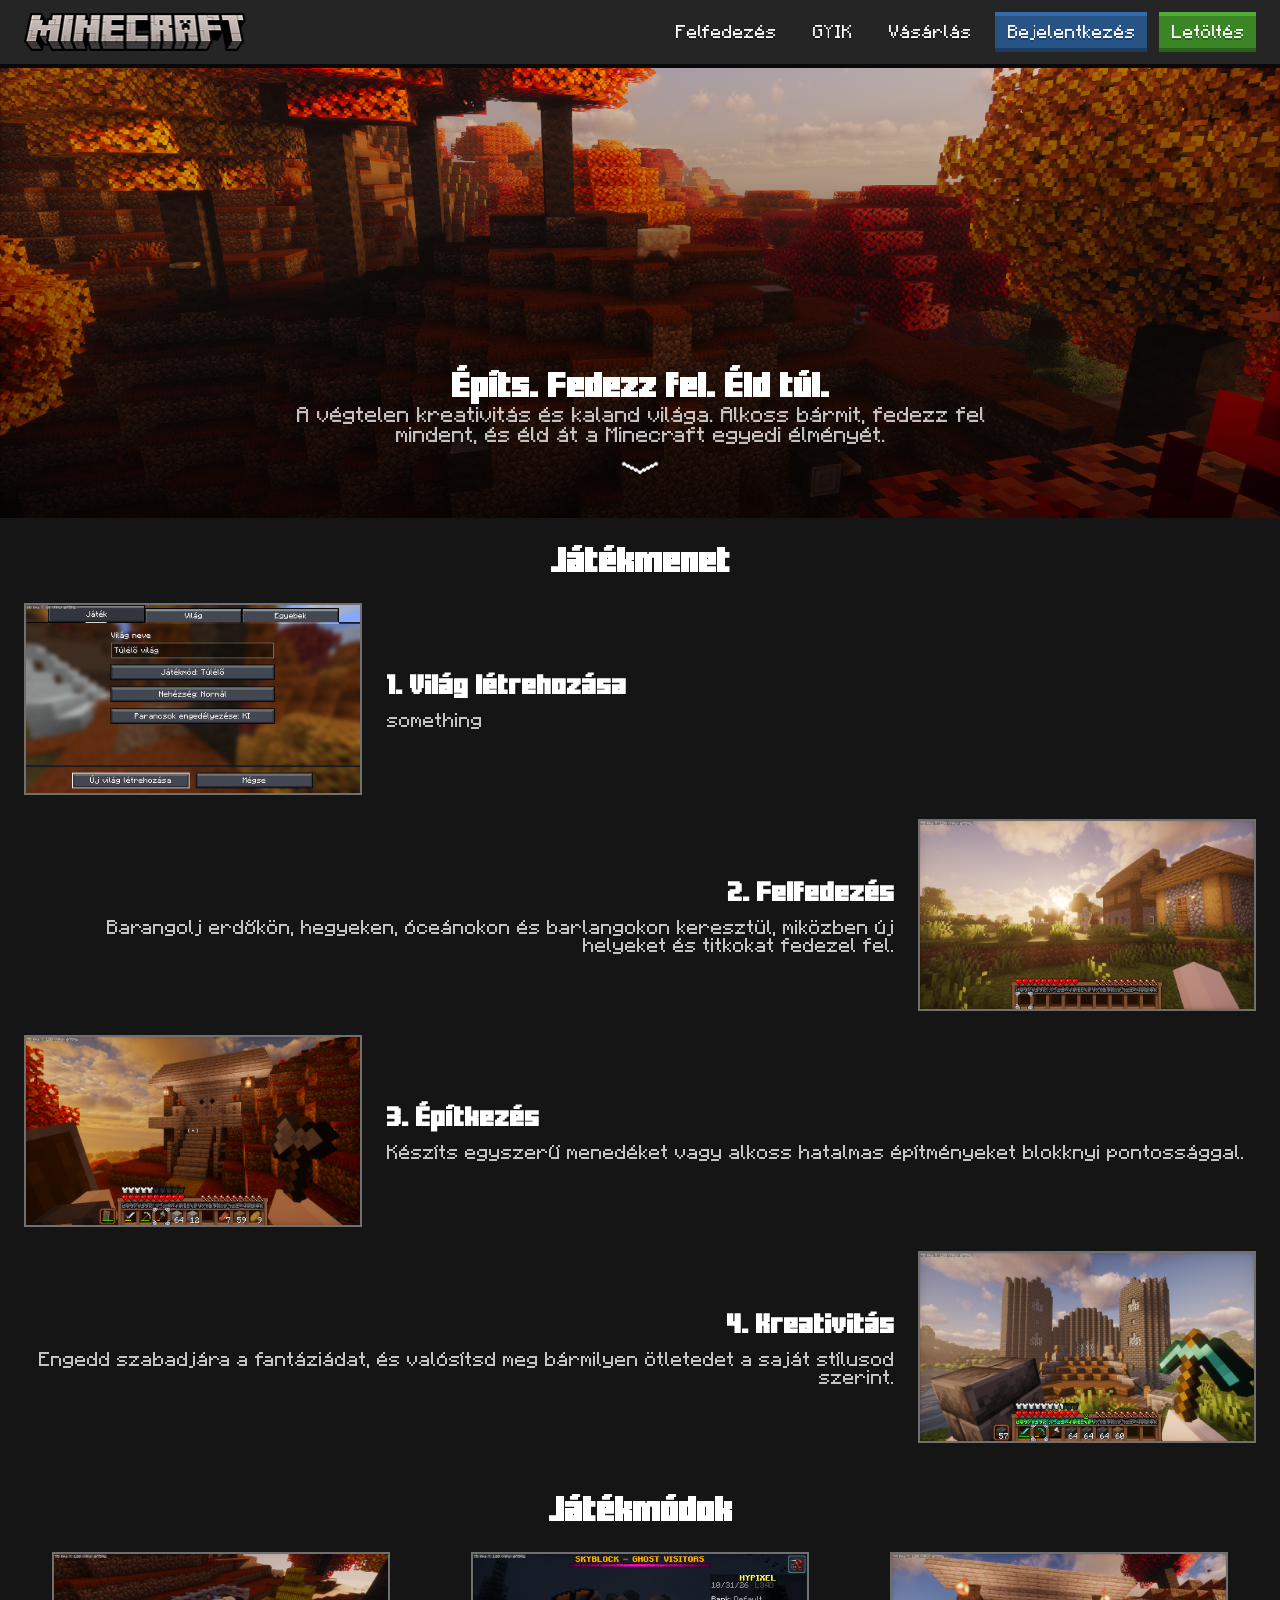
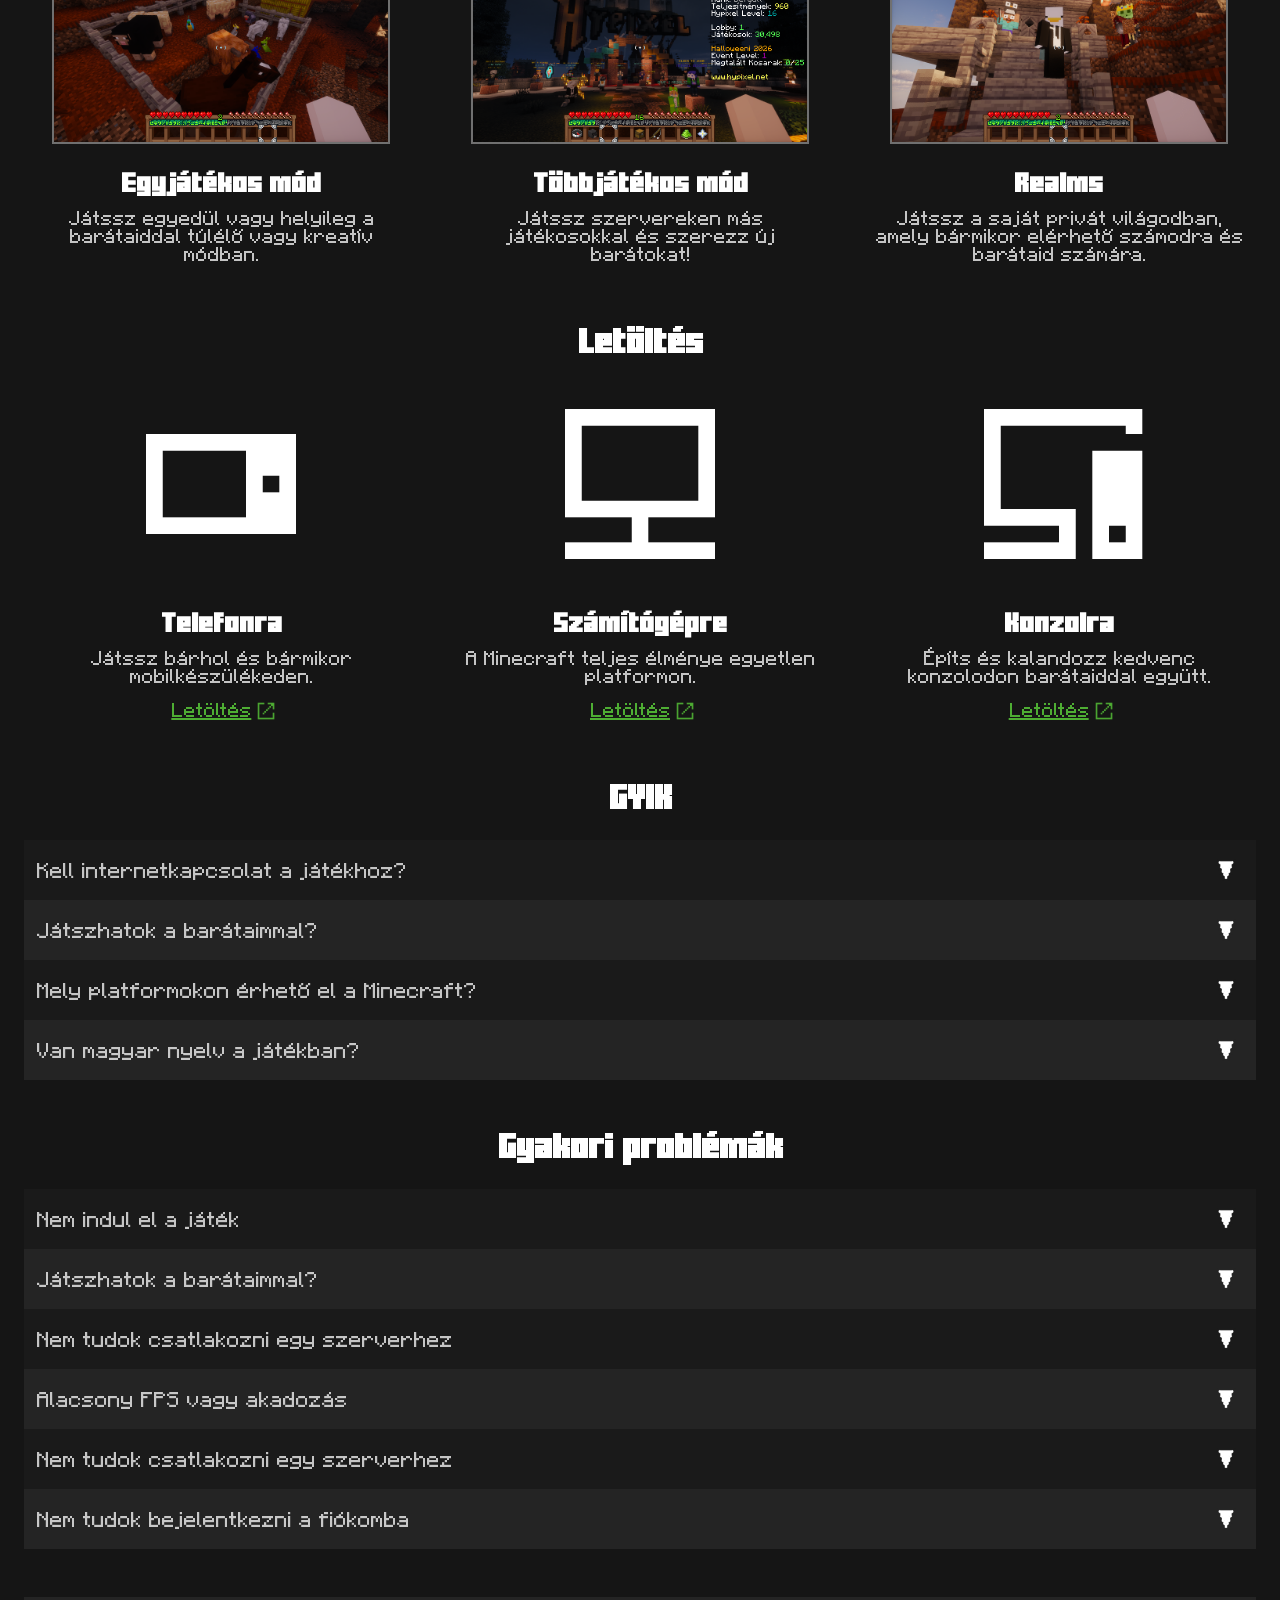
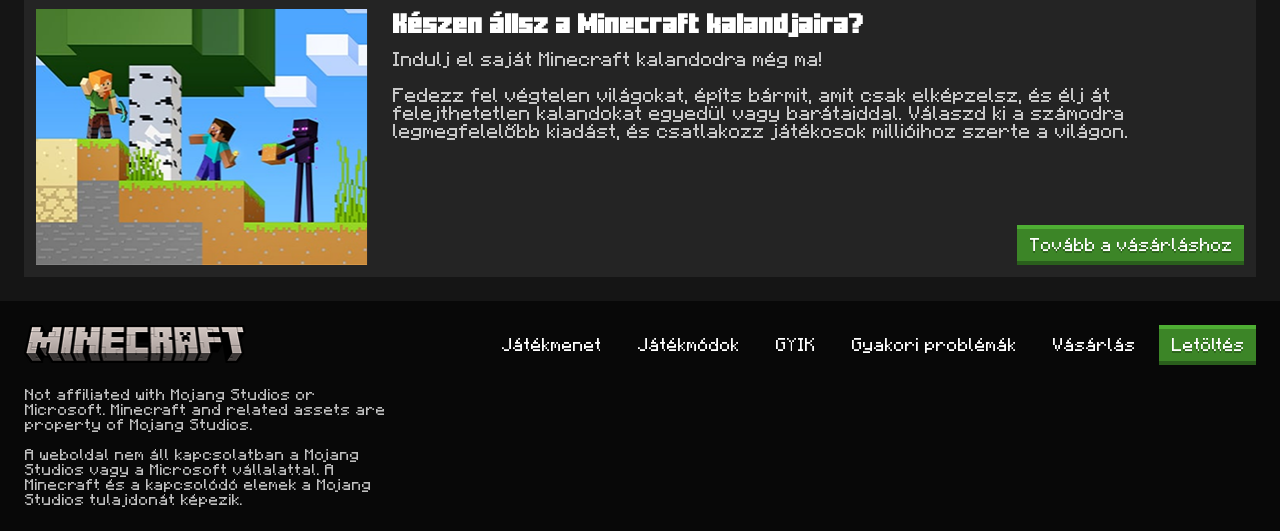
==== commit 18f6ef79: "footer done" ====
--- a/index.html
+++ b/index.html
@@ -215,6 +215,29 @@
         </div>
     </div>
 
+    <footer>
+        <div class="branding">
+            <img src="assets/images/logo.png" alt="Minecraft Logo" title="Minecraft Logo" class="brand-logo">
+            <p>
+                Not affiliated with Mojang Studios or Microsoft.
+                Minecraft and related assets are property of Mojang Studios.
+
+                <br><br>
+
+                A weboldal nem áll kapcsolatban a Mojang Studios vagy a Microsoft vállalattal.
+                A Minecraft és a kapcsolódó elemek a Mojang Studios tulajdonát képezik.
+            </p>
+        </div>
+        <div class="links">
+            <a href="#" class="btn">Játékmenet</a>
+            <a href="#" class="btn">Játékmódok</a>
+            <a href="#" class="btn">GYIK</a>
+            <a href="#" class="btn">Gyakori problémák</a>
+            <a href="#" class="btn">Vásárlás</a>
+            <a href="#" class="btn primary">Letöltés</a>
+        </div>
+    </footer>
+
     <script src="assets/scripts/nav.js"></script>
     <script src="assets/scripts/faq.js"></script>
 </body>
--- a/assets/styles/main.css
+++ b/assets/styles/main.css
@@ -383,4 +383,58 @@
             width: 100%;
         }
     }
+}
+
+footer {
+    width: 100%;
+
+    display: flex;
+    flex-direction: row;
+    justify-content: space-between;
+    gap: 24px;
+    padding: 24px;
+
+    background-color: #080808;
+
+    div.branding {
+        max-width: 375px;
+
+        display: flex;
+        flex-direction: column;
+        gap: 24px;
+
+        img.brand-logo {
+            width: 222px;
+            height: 38px;
+            object-fit: contain;
+        }
+
+        p {
+            width: 100%;
+
+            font-size: 16px;
+
+            opacity: 0.75;
+        }
+    }
+
+    div.links {
+        width: 100%;
+
+        display: flex;
+        flex-direction: row;
+        flex-flow: row wrap;
+        justify-content: flex-end;
+        gap: 12px;
+    }
+}
+
+@media (max-width: 768px) {
+    footer {
+        flex-direction: column;
+
+        div.branding {
+            max-width: unset;
+        }
+    }
 }
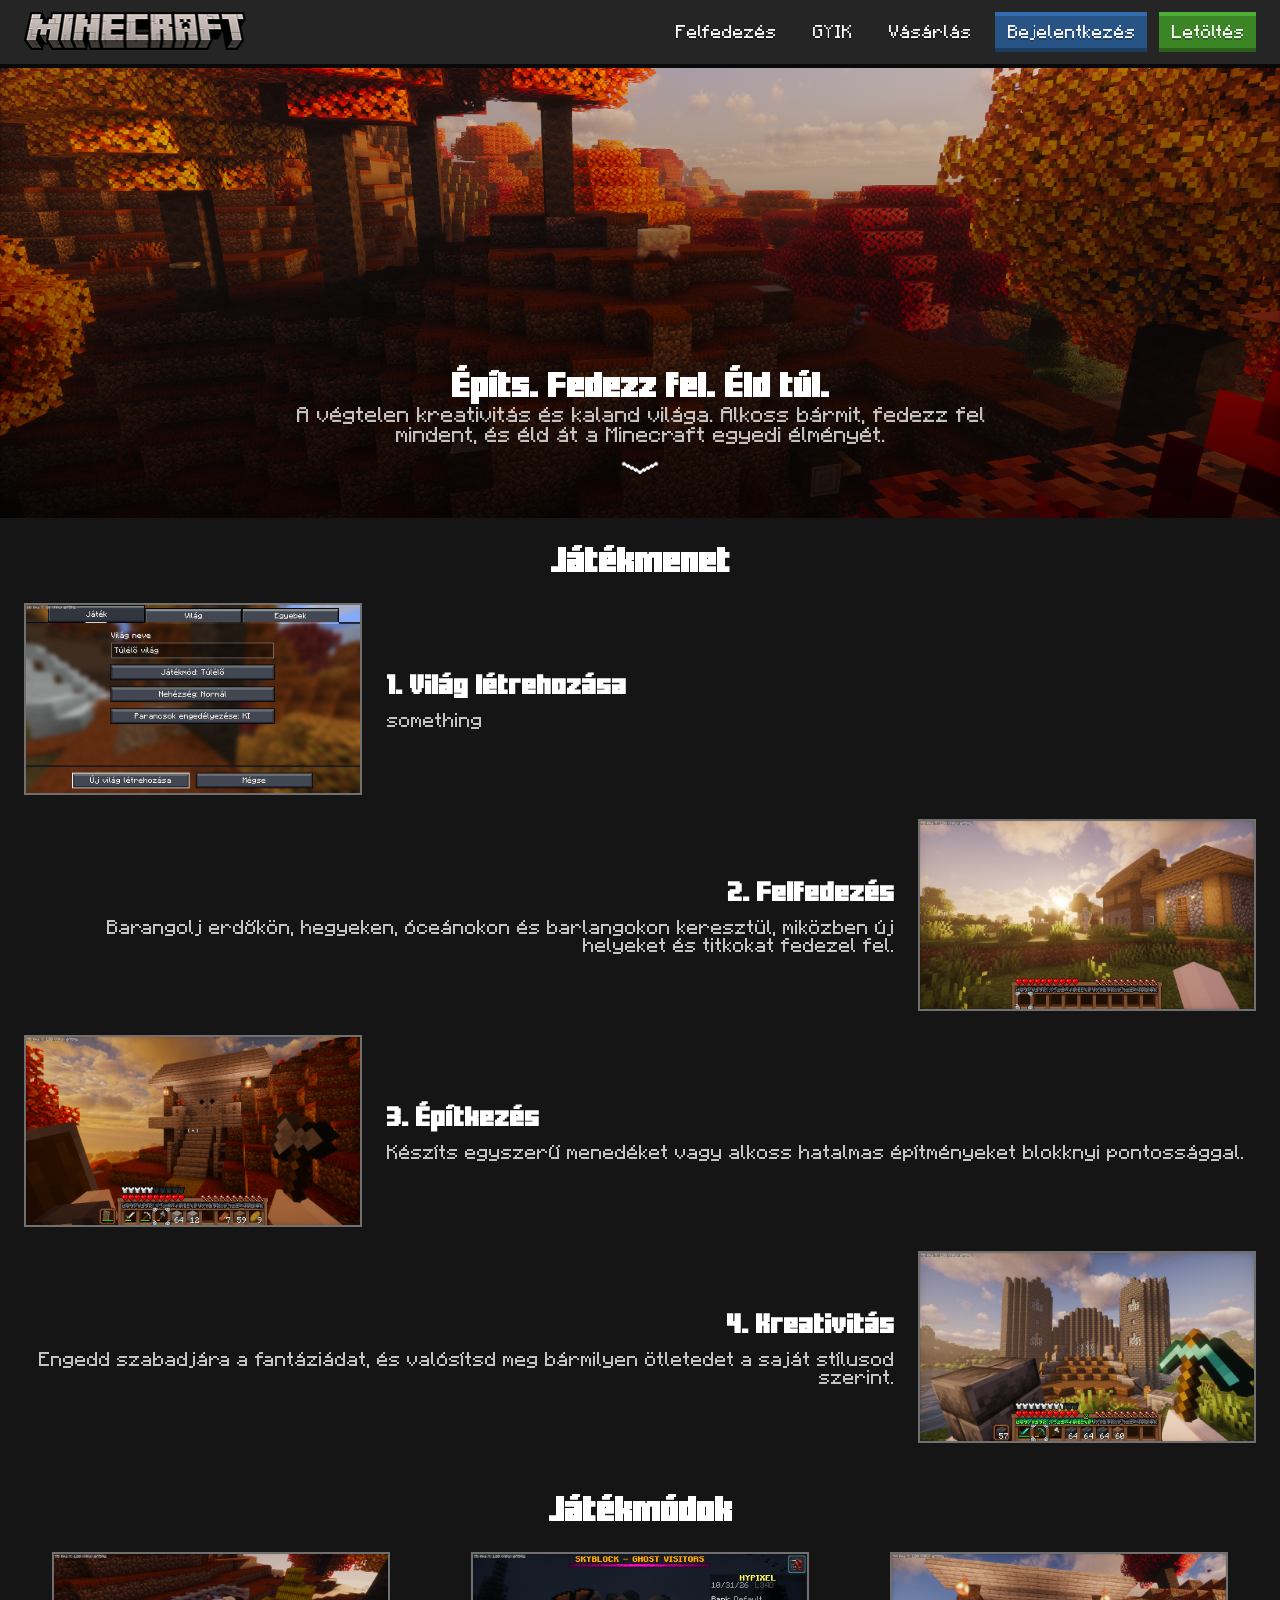
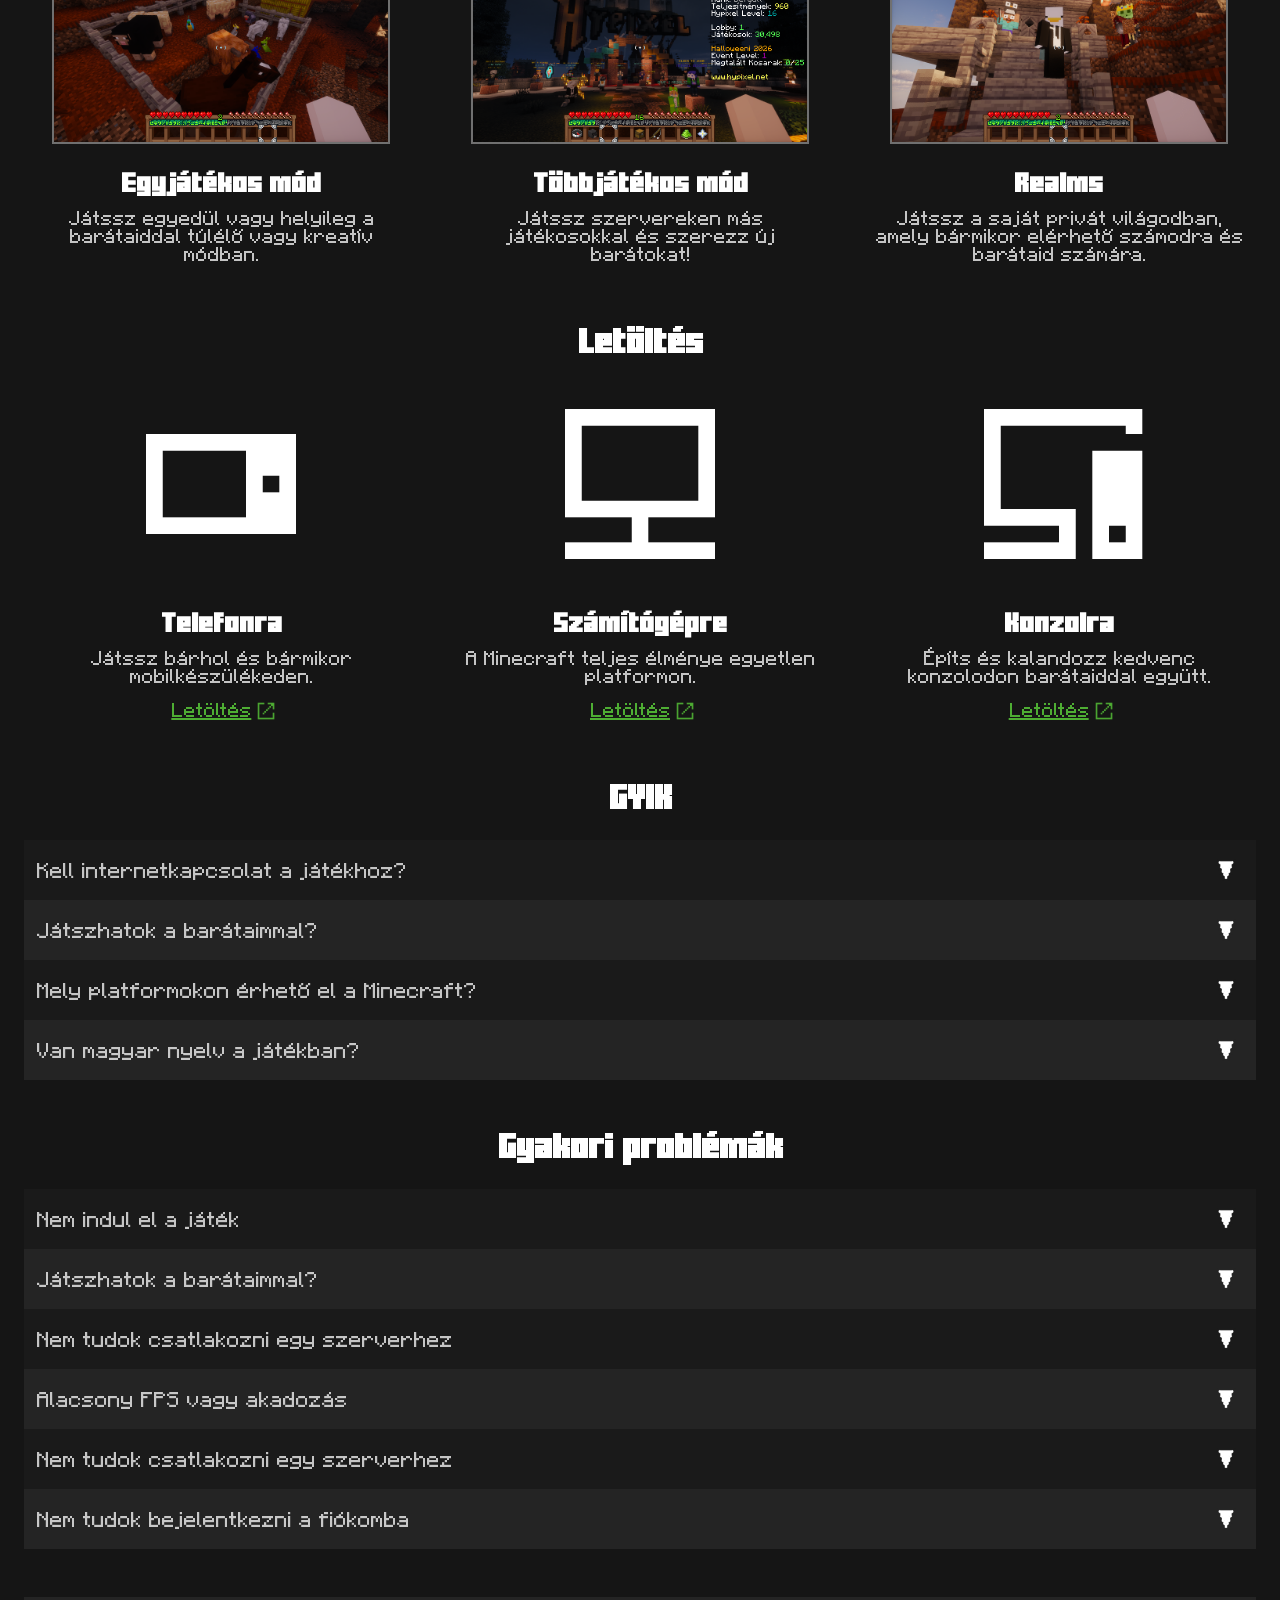
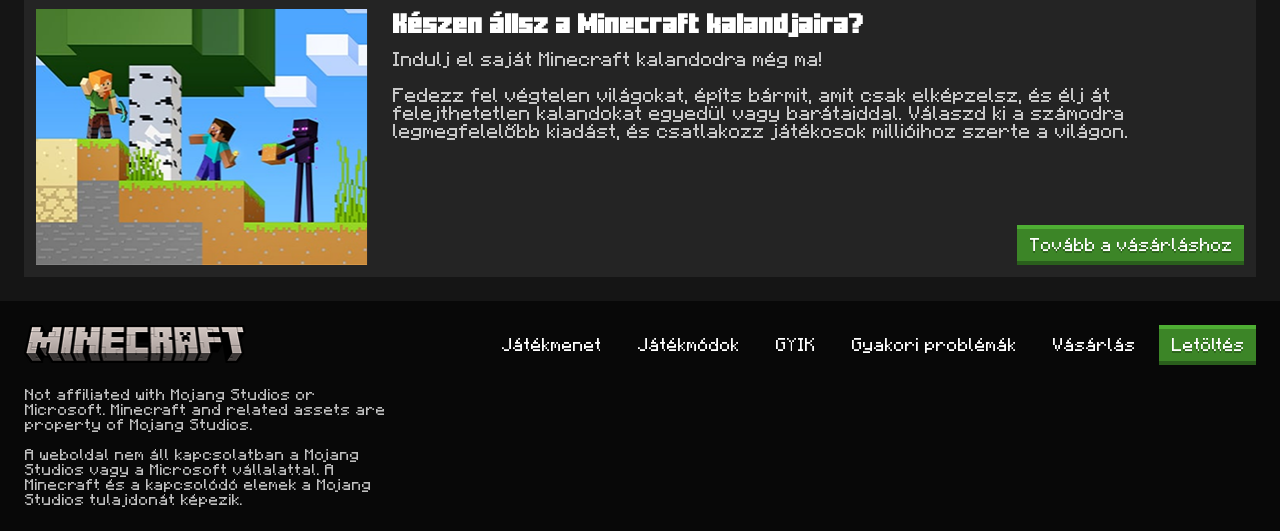
==== commit 08d798fc: "purchase page + navbar fixes" ====
--- a/index.html
+++ b/index.html
@@ -13,7 +13,9 @@
 <body>
     <nav id="navigation">
         <div class="nav-header">
-            <img src="assets/images/logo.png" alt="Minecraft Logo" title="Minecraft Logo" class="brand-logo">
+            <a href="/">
+                <img src="assets/images/logo.png" alt="Minecraft Logo" title="Minecraft Logo" class="brand-logo">
+            </a>
             <button title="Navigáció kinyitása/becsukása" class="btn menu-toggle" onclick="toggleNavigation(this)"><img
                     src="assets/images/icons/menu.png" alt="Menü ikon"></button>
         </div>
--- a/assets/styles/main.css
+++ b/assets/styles/main.css
@@ -11,7 +11,7 @@
     display: flex;
     flex-direction: column;
     align-items: center;
-    
+
     margin: 0;
     padding: 0;
 
@@ -32,7 +32,7 @@
 
     border-bottom: 4px solid #090909;
 
-    .nav-header {
+    div.nav-header {
         display: flex;
         flex-direction: row;
         align-items: center;
@@ -40,20 +40,26 @@
 
         width: 100%;
 
-        .brand-logo {
-            width: 222px;
-            height: 38px;
-            object-fit: contain;
-        }
-    
-        .menu-toggle {
+        a {
+            &::after {
+                display: none;
+            }
+
+            img.brand-logo {
+                width: 222px;
+                height: 38px;
+                object-fit: contain;
+            }
+        }
+
+        button.menu-toggle {
             display: none;
-    
+
             margin-left: auto;
         }
     }
 
-    .menu-contents {
+    div.menu-contents {
         width: 100%;
 
         display: flex;
@@ -79,14 +85,14 @@
 }
 
 @media (max-width: 868px) {
-    nav>.nav-header {
-        .menu-toggle {
+    nav>div.nav-header {
+        button.menu-toggle {
             display: unset;
         }
     }
 
     nav {
-        .menu-contents {
+        div.menu-contents {
             display: none;
         }
     }
@@ -96,15 +102,15 @@
 
         height: unset;
 
-        .menu-contents {
+        div.menu-contents {
             display: unset;
 
             flex-direction: column;
             align-items: stretch;
         }
 
-        .nav-header {
-            .menu-toggle {
+        div.nav-header {
+            button.menu-toggle {
                 animation: pulse 1.5s ease-in-out 0s infinite;
             }
         }
@@ -121,11 +127,11 @@
     align-items: center;
     padding: 24px;
 
-    background: linear-gradient(to bottom, rgba(0,0,0,0), rgba(0,0,0,.75)), url(../images/background.png);
+    background: linear-gradient(to bottom, rgba(0, 0, 0, 0), rgba(0, 0, 0, .75)), url(../images/background.png);
     background-position: center;
     background-size: cover;
 
-    .text {
+    div.text {
         max-width: 720px;
 
         text-align: center;
@@ -185,7 +191,8 @@
                 opacity: 0.75;
             }
 
-            a, p {
+            a,
+            p {
                 font-size: 20px;
             }
         }
@@ -197,7 +204,7 @@
 
         div.content {
             flex-direction: column;
-    
+
             div.description {
                 justify-content: center;
                 align-items: center;
@@ -228,7 +235,7 @@
         &:not(.type2) {
             div.content {
                 text-align: left !important;
-        
+
                 img.thumbnail {
                     width: 100%;
                     height: unset;
@@ -329,6 +336,7 @@
     flex-direction: column;
     justify-content: center;
     align-items: center;
+    gap: 24px;
     padding: 24px;
 
     div.card {
@@ -345,6 +353,12 @@
             height: 256px;
         }
 
+        img.edition-thumbnail {
+            width: 338px;
+            height: 192px;
+            border: 2px solid #707070;
+        }
+
         div.contents {
             width: 100%;
 
@@ -354,7 +368,7 @@
 
             p {
                 width: 100%;
-    
+
                 font-size: 20px;
 
                 opacity: 0.75;
@@ -364,6 +378,35 @@
                 margin-top: auto;
                 margin-left: auto;
             }
+
+            div.purchase-actions {
+                width: 100%;
+                height: 100%;
+
+                display: flex;
+                flex-direction: row;
+                flex-flow: row wrap;
+                justify-content: flex-end;
+                align-items: flex-end;
+                gap: 12px;
+
+                div.price-info {
+                    display: flex;
+                    flex-direction: column;
+                    justify-content: center;
+                    align-items: center;
+
+                    span {
+                        font-size: 16px;
+
+                        opacity: 0.75;
+                    }
+                }
+
+                a {
+                    margin: unset;
+                }
+            }
         }
     }
 }
@@ -375,8 +418,14 @@
         img {
             width: 100%;
             aspect-ratio: 332 / 256;
-            
+
             object-fit: cover;
+        }
+
+        img.edition-thumbnail {
+            width: 100%;
+            height: unset;
+            aspect-ratio: 338 / 192 !important;
         }
 
         div.contents>a {
@@ -393,6 +442,7 @@
     justify-content: space-between;
     gap: 24px;
     padding: 24px;
+    margin-top: auto;
 
     background-color: #080808;
 
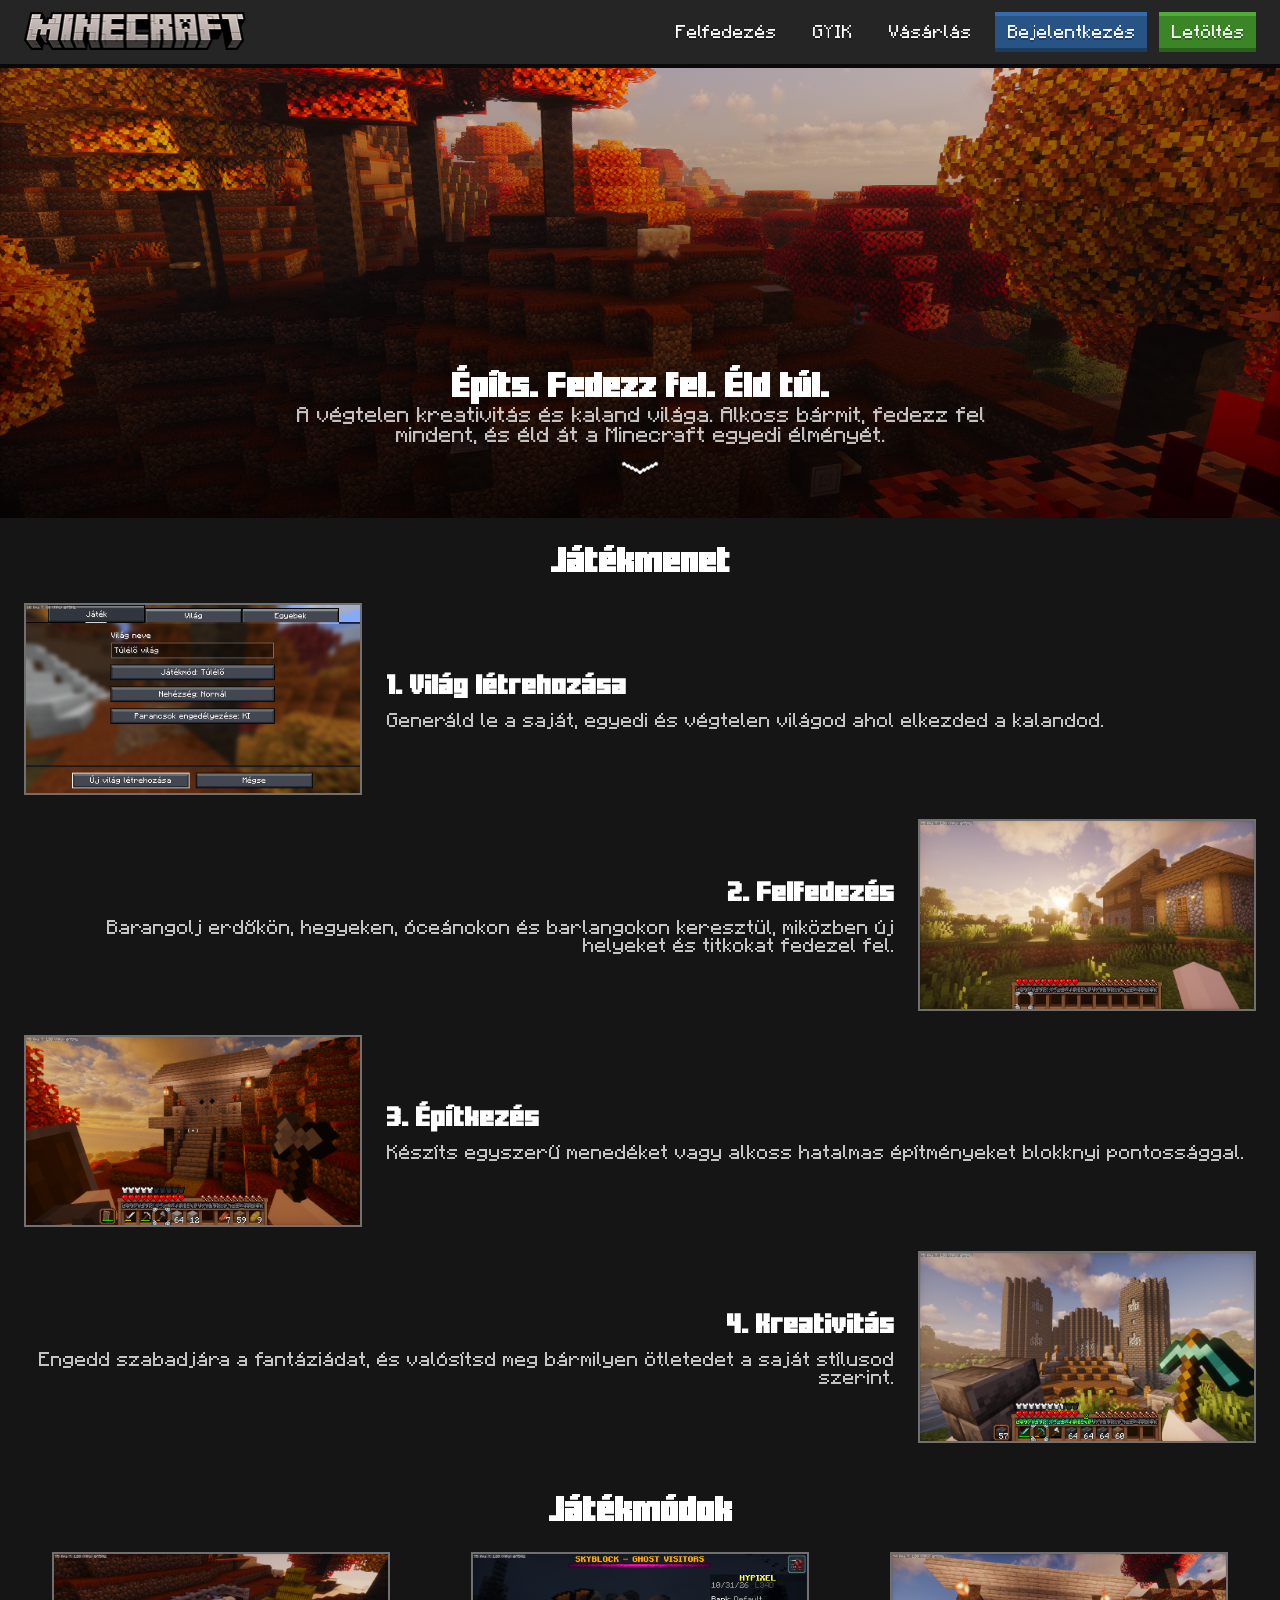
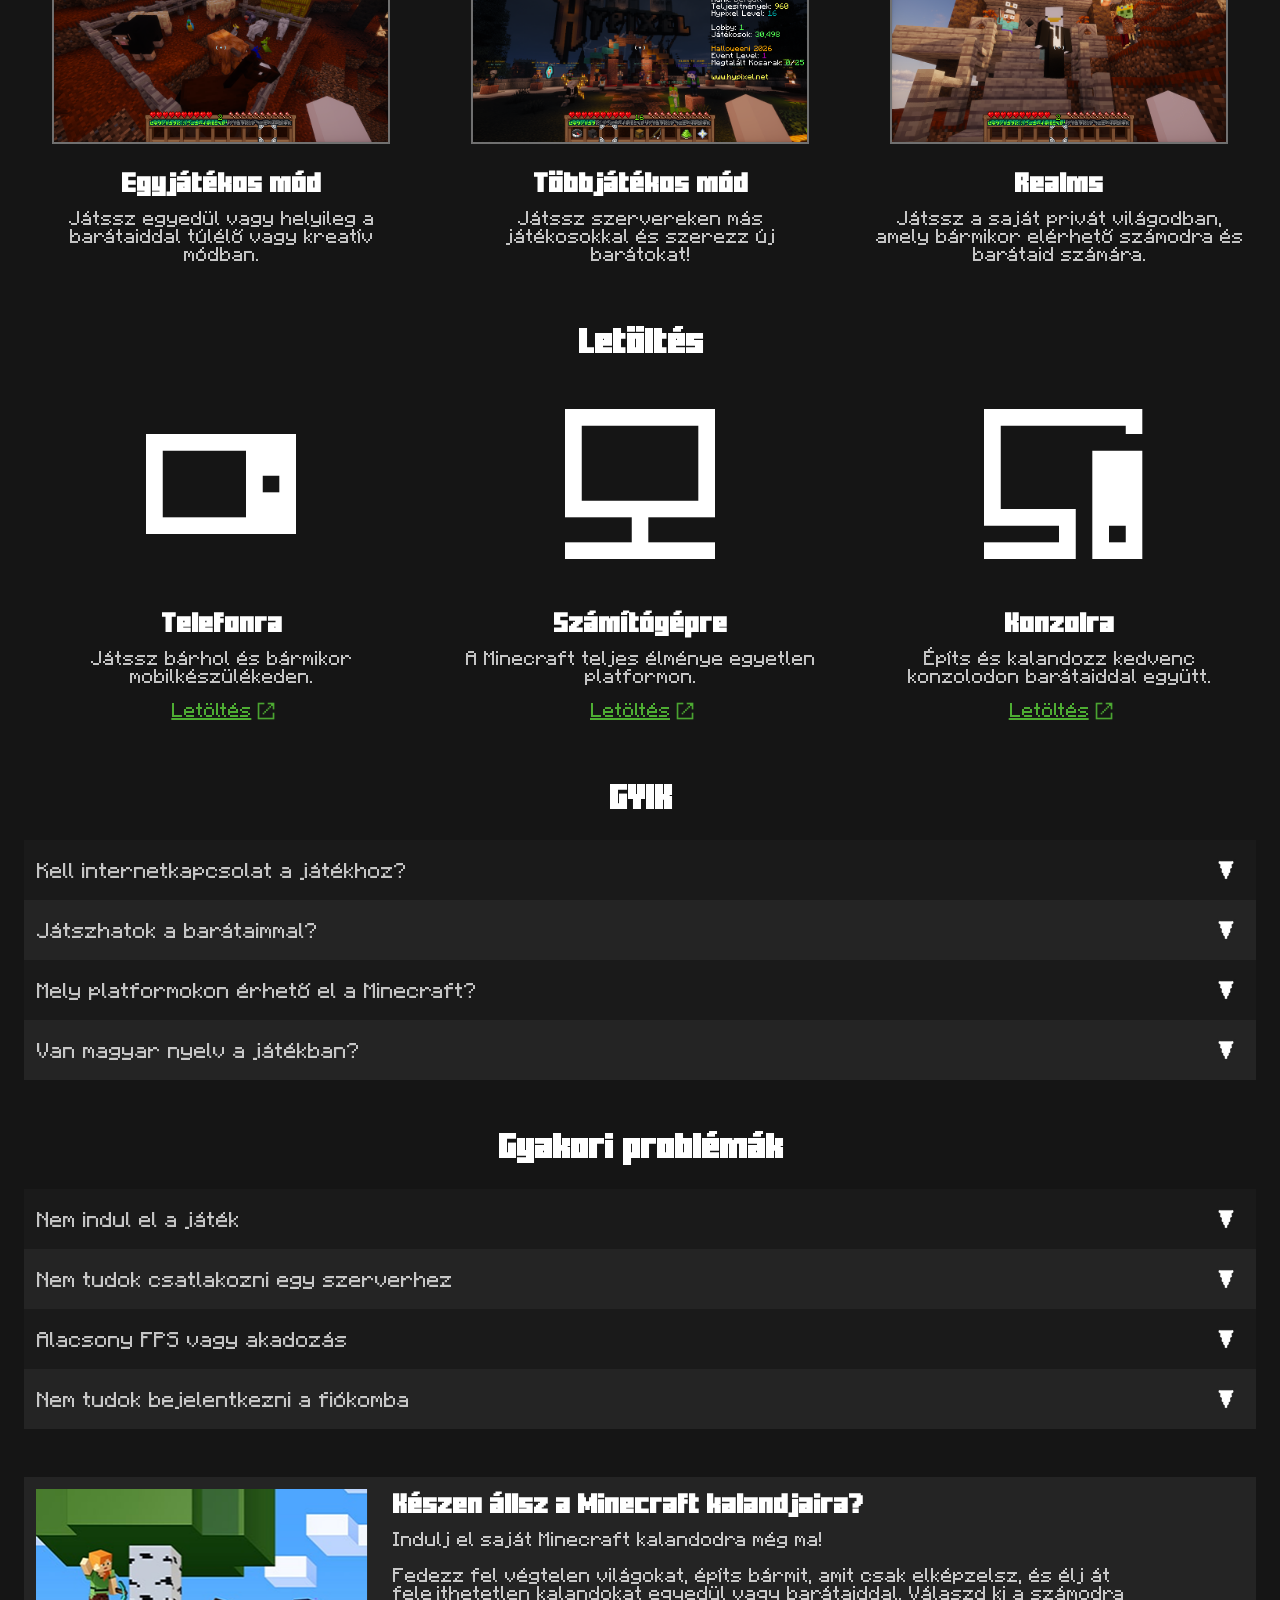
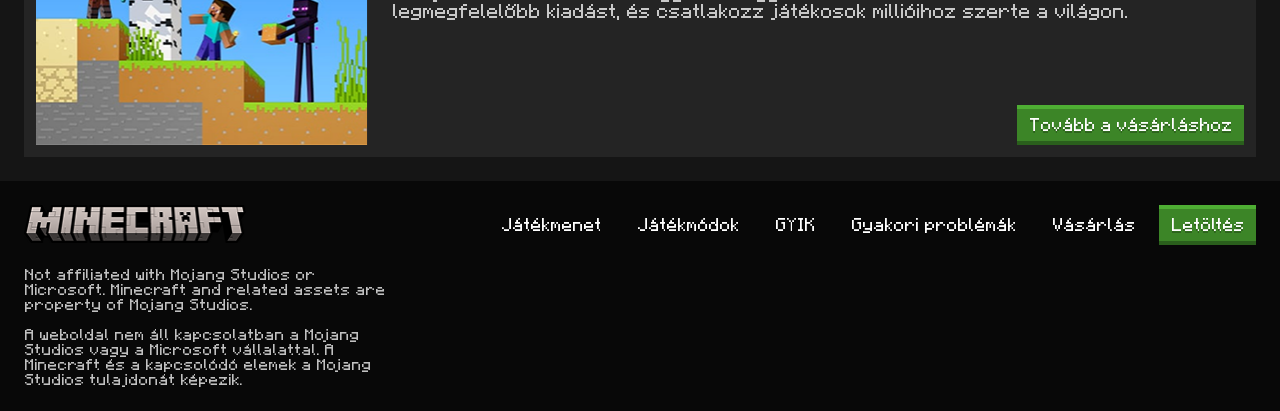
==== commit 72482618: "GYIK & GYP update" ====
--- a/index.html
+++ b/index.html
@@ -20,11 +20,11 @@
                     src="assets/images/icons/menu.png" alt="Menü ikon"></button>
         </div>
         <div class="menu-contents">
-            <a href="#" class="btn">Felfedezés</a>
-            <a href="#" class="btn">GYIK</a>
-            <a href="#" class="btn">Vásárlás</a>
+            <a href="#jatekmenet" class="btn">Felfedezés</a>
+            <a href="#gyik" class="btn">GYIK</a>
+            <a href="#vasarlas" class="btn">Vásárlás</a>
             <a href="#" class="btn secondary">Bejelentkezés</a>
-            <a href="#" class="btn primary">Letöltés</a>
+            <a href="#letoltes" class="btn primary">Letöltés</a>
         </div>
     </nav>
     <div class="hero">
@@ -36,14 +36,14 @@
         <img src="assets/images/icons/scrolldown-suggestion.png" alt="Lefelé mutató nyíl" title="Lefelé mutató nyíl">
     </div>
 
-    <h2 class="section-title">Játékmenet</h2>
+    <h2 class="section-title" id="jatekmenet">Játékmenet</h2>
     <div class="section type1">
         <div class="content">
             <img src="assets/images/section_1_1.png" alt="Világ létrehozása" title="Világ létrehozása"
                 class="thumbnail">
             <div class="description">
                 <h3>1. Világ létrehozása</h3>
-                <p>something</p>
+                <p>Generáld le a saját, egyedi és végtelen világod ahol elkezded a kalandod.</p>
             </div>
         </div>
         <div class="content">
@@ -70,7 +70,7 @@
         </div>
     </div>
 
-    <h2 class="section-title">Játékmódok</h2>
+    <h2 class="section-title" id="jatekmodok">Játékmódok</h2>
     <div class="section type2">
         <div class="content">
             <img src="assets/images/section_2_1.png" alt="Egyjátékos mód" title="Egyjátékos mód" class="thumbnail">
@@ -95,7 +95,7 @@
         </div>
     </div>
 
-    <h2 class="section-title">Letöltés</h2>
+    <h2 class="section-title" id="letoltes">Letöltés</h2>
     <div class="section type2 icons">
         <div class="content">
             <img src="assets/images/icons/phone.png" alt="Telefonra" title="Telefonra" class="thumbnail">
@@ -123,85 +123,71 @@
         </div>
     </div>
 
-    <h2 class="section-title">GYIK</h2>
+    <h2 class="section-title" id="gyik">GYIK</h2>
     <div class="faq">
         <div class="content" onclick="toggleFAQ(this)">
             <div class="question">
                 <p>Kell internetkapcsolat a játékhoz?</p>
                 <img src="assets/images/icons/arrow_down.png" alt="Kinyitás/becsukás">
             </div>
-            <p class="answer">idk bro</p>
+            <p class="answer">Az egyszemélyes (singleplayer) módhhoz és az offline játékhoz nincs szükség folyamatos internetkapcsolatra, de a letöltéshez, a fiók bejelentkezéshez, a frissítésekhez és a multiplayer szerverekhez igen.</p>
         </div>
         <div class="content" onclick="toggleFAQ(this)">
             <div class="question">
                 <p>Játszhatok a barátaimmal?</p>
                 <img src="assets/images/icons/arrow_down.png" alt="Kinyitás/becsukás">
             </div>
-            <p class="answer">yes if you have any</p>
+            <p class="answer">Igen! Játszhattok helyi hálózaton (LAN), saját készítésű szerveren, Realms előfizetéssel, vagy különféle nyilvános szervereken keresztül is platformtól függetlenül.</p>
         </div>
         <div class="content" onclick="toggleFAQ(this)">
             <div class="question">
                 <p>Mely platformokon érhető el a Minecraft?</p>
                 <img src="assets/images/icons/arrow_down.png" alt="Kinyitás/becsukás">
             </div>
-            <p class="answer">all of it</p>
+            <p class="answer">A Minecraft elérhető PC-n (Windows, Mac, Linux), konzolokon (PlayStation, Xbox, Nintendo Switch) és mobil eszközökön (iOS, Android) is.</p>
         </div>
         <div class="content" onclick="toggleFAQ(this)">
             <div class="question">
                 <p>Van magyar nyelv a játékban?</p>
                 <img src="assets/images/icons/arrow_down.png" alt="Kinyitás/becsukás">
             </div>
-            <p class="answer">go buy the game and find it out yourself</p>
-        </div>
-    </div>
-
-    <h2 class="section-title">Gyakori problémák</h2>
+            <p class="answer">Igen, a játék hivatalosan is támogatja a magyar nyelvet, amelyet a Beállítások (Options) -> Nyelv (Language) menüpontban tudsz kiválasztani.</p>
+        </div>
+    </div>
+
+    <h2 class="section-title" id="gyakori-problemak">Gyakori problémák</h2>
     <div class="faq">
         <div class="content" onclick="toggleFAQ(this)">
             <div class="question">
                 <p>Nem indul el a játék</p>
                 <img src="assets/images/icons/arrow_down.png" alt="Kinyitás/becsukás">
             </div>
-            <p class="answer">skill issue</p>
-        </div>
-        <div class="content" onclick="toggleFAQ(this)">
-            <div class="question">
-                <p>Játszhatok a barátaimmal?</p>
-                <img src="assets/images/icons/arrow_down.png" alt="Kinyitás/becsukás">
-            </div>
-            <p class="answer">skill issue</p>
+            <p class="answer">Próbáld meg frissíteni a grafikus kártya illesztőprogramját (driver), telepítsd újra a Minecraft Launchert, vagy bizonyosodj meg róla, hogy a megfelelő Java verzió van-e a gépeden (Java Edition esetén).</p>
         </div>
         <div class="content" onclick="toggleFAQ(this)">
             <div class="question">
                 <p>Nem tudok csatlakozni egy szerverhez</p>
                 <img src="assets/images/icons/arrow_down.png" alt="Kinyitás/becsukás">
             </div>
-            <p class="answer">skill issue</p>
+            <p class="answer">Ellenőrizd, hogy a játék verziója megegyezik-e a szerver verziójával, nincs-e letiltva a játék a tűzfaladban, és hogy helyes-e a megadott szervercím (IP).</p>
         </div>
         <div class="content" onclick="toggleFAQ(this)">
             <div class="question">
                 <p>Alacsony FPS vagy akadozás</p>
                 <img src="assets/images/icons/arrow_down.png" alt="Kinyitás/becsukás">
             </div>
-            <p class="answer">skill issue</p>
-        </div>
-        <div class="content" onclick="toggleFAQ(this)">
-            <div class="question">
-                <p>Nem tudok csatlakozni egy szerverhez</p>
-                <img src="assets/images/icons/arrow_down.png" alt="Kinyitás/becsukás">
-            </div>
-            <p class="answer">skill issue</p>
+            <p class="answer">Vedd alacsonyabbra a videóbeállításokban a renderelési távolságot (Render Distance), kapcsold ki a Vsync-et, vagy telepíts optimalizáló modokat, mint például a Sodium vagy az Optifine.</p>
         </div>
         <div class="content" onclick="toggleFAQ(this)">
             <div class="question">
                 <p>Nem tudok bejelentkezni a fiókomba</p>
                 <img src="assets/images/icons/arrow_down.png" alt="Kinyitás/becsukás">
             </div>
-            <p class="answer">skill issue</p>
-        </div>
-    </div>
-
-    <div class="buy">
+            <p class="answer">Ellenőrizd a Microsoft-fiókod adatait, jelentkezz ki ésbe újra a Launcherben, vagy ellenőrizd, hogy az Xbox Live szolgáltatások megfelelően működnek-e.</p>
+        </div>
+    </div>
+
+    <div class="buy" id="vasarlas">
         <div class="card">
             <img src="assets/images/buy_illust.png" alt="Illusztráció" title="Illusztráció">
             <div class="contents">
@@ -212,7 +198,7 @@
                     kalandokat egyedül vagy barátaiddal. Válaszd ki a számodra legmegfelelőbb kiadást, és csatlakozz
                     játékosok millióihoz szerte a világon.
                 </p>
-                <a href="#" class="btn primary">Tovább a vásárláshoz</a>
+                <a href="/purchase.html" class="btn primary">Tovább a vásárláshoz</a>
             </div>
         </div>
     </div>
@@ -231,12 +217,12 @@
             </p>
         </div>
         <div class="links">
-            <a href="#" class="btn">Játékmenet</a>
-            <a href="#" class="btn">Játékmódok</a>
-            <a href="#" class="btn">GYIK</a>
-            <a href="#" class="btn">Gyakori problémák</a>
-            <a href="#" class="btn">Vásárlás</a>
-            <a href="#" class="btn primary">Letöltés</a>
+            <a href="#jatekmenet" class="btn">Játékmenet</a>
+            <a href="#jatekmodok" class="btn">Játékmódok</a>
+            <a href="#gyik" class="btn">GYIK</a>
+            <a href="#gyakori-problemak" class="btn">Gyakori problémák</a>
+            <a href="#vasarlas" class="btn">Vásárlás</a>
+            <a href="#letoltes" class="btn primary">Letöltés</a>
         </div>
     </footer>
 
--- a/assets/styles/main.css
+++ b/assets/styles/main.css
@@ -429,7 +429,7 @@
         }
 
         div.contents>a {
-            width: 100%;
+            width: calc(100% - 24px);
         }
     }
 }
